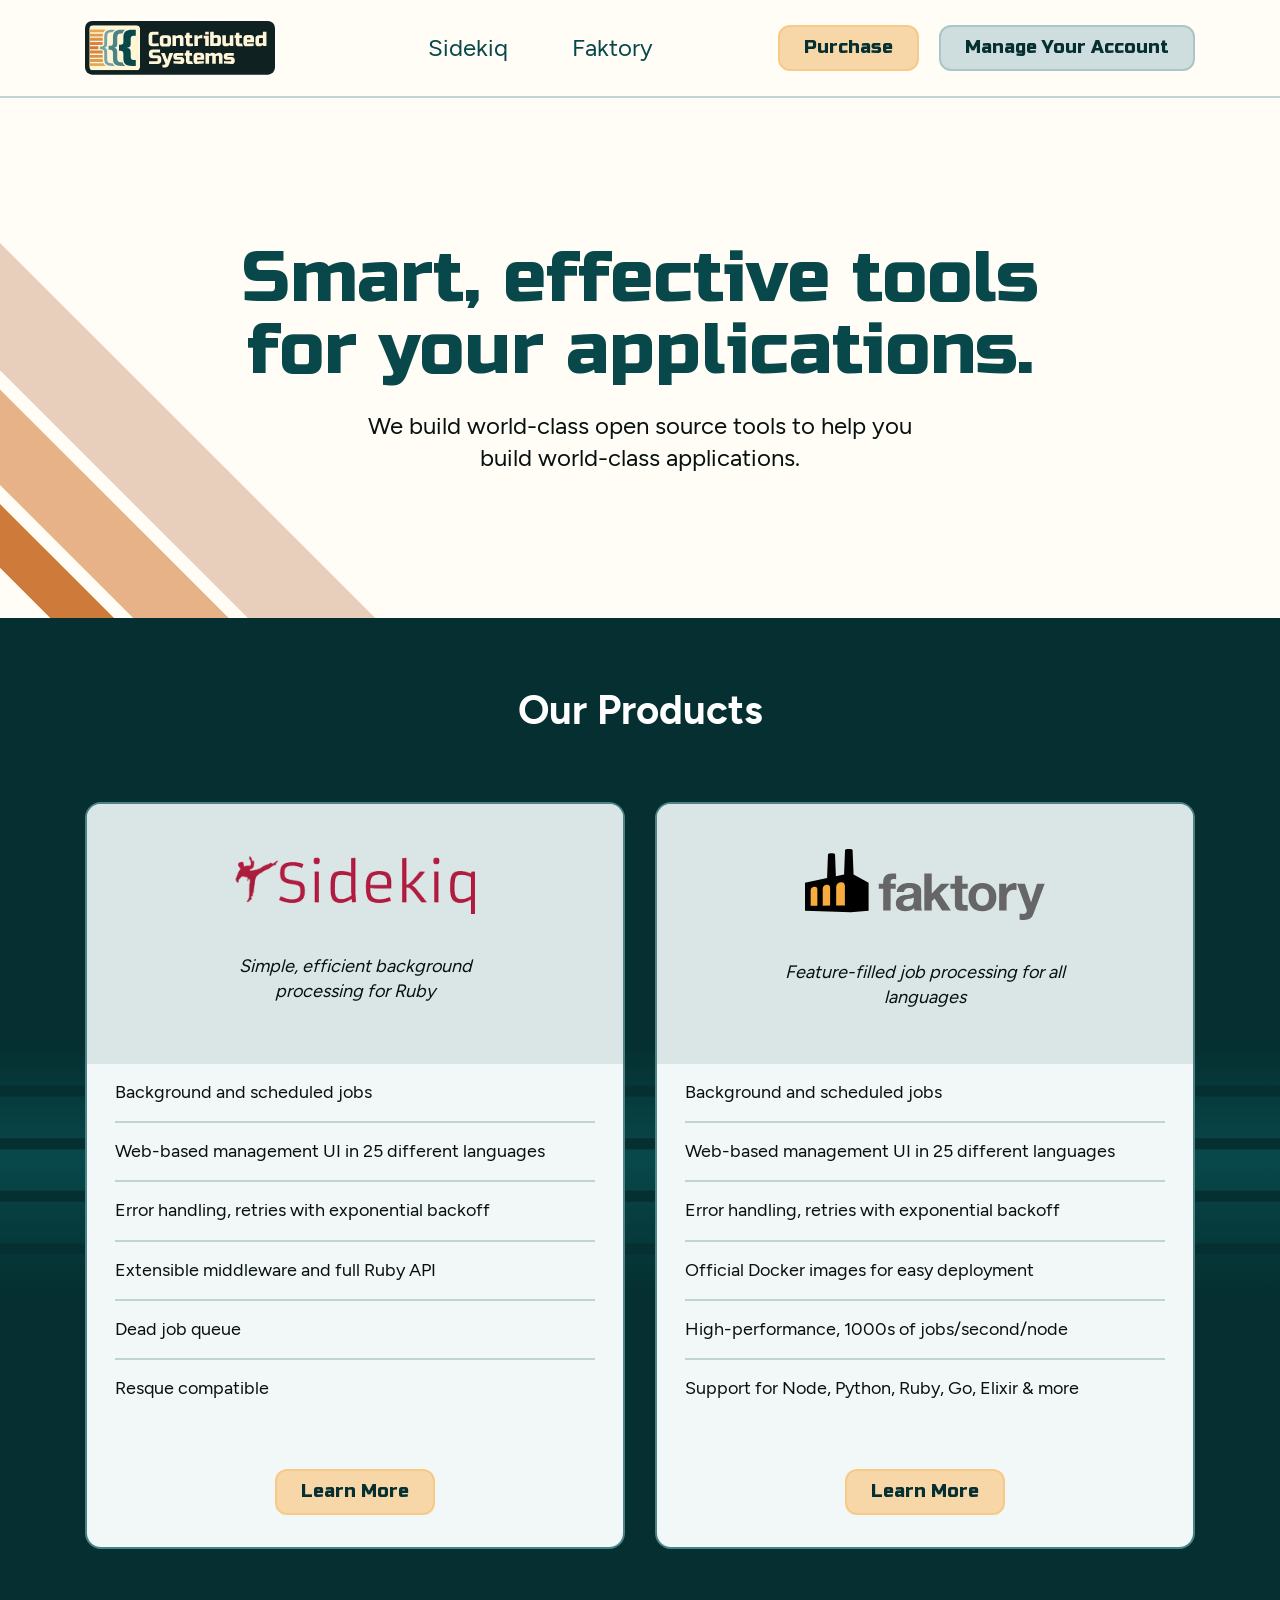
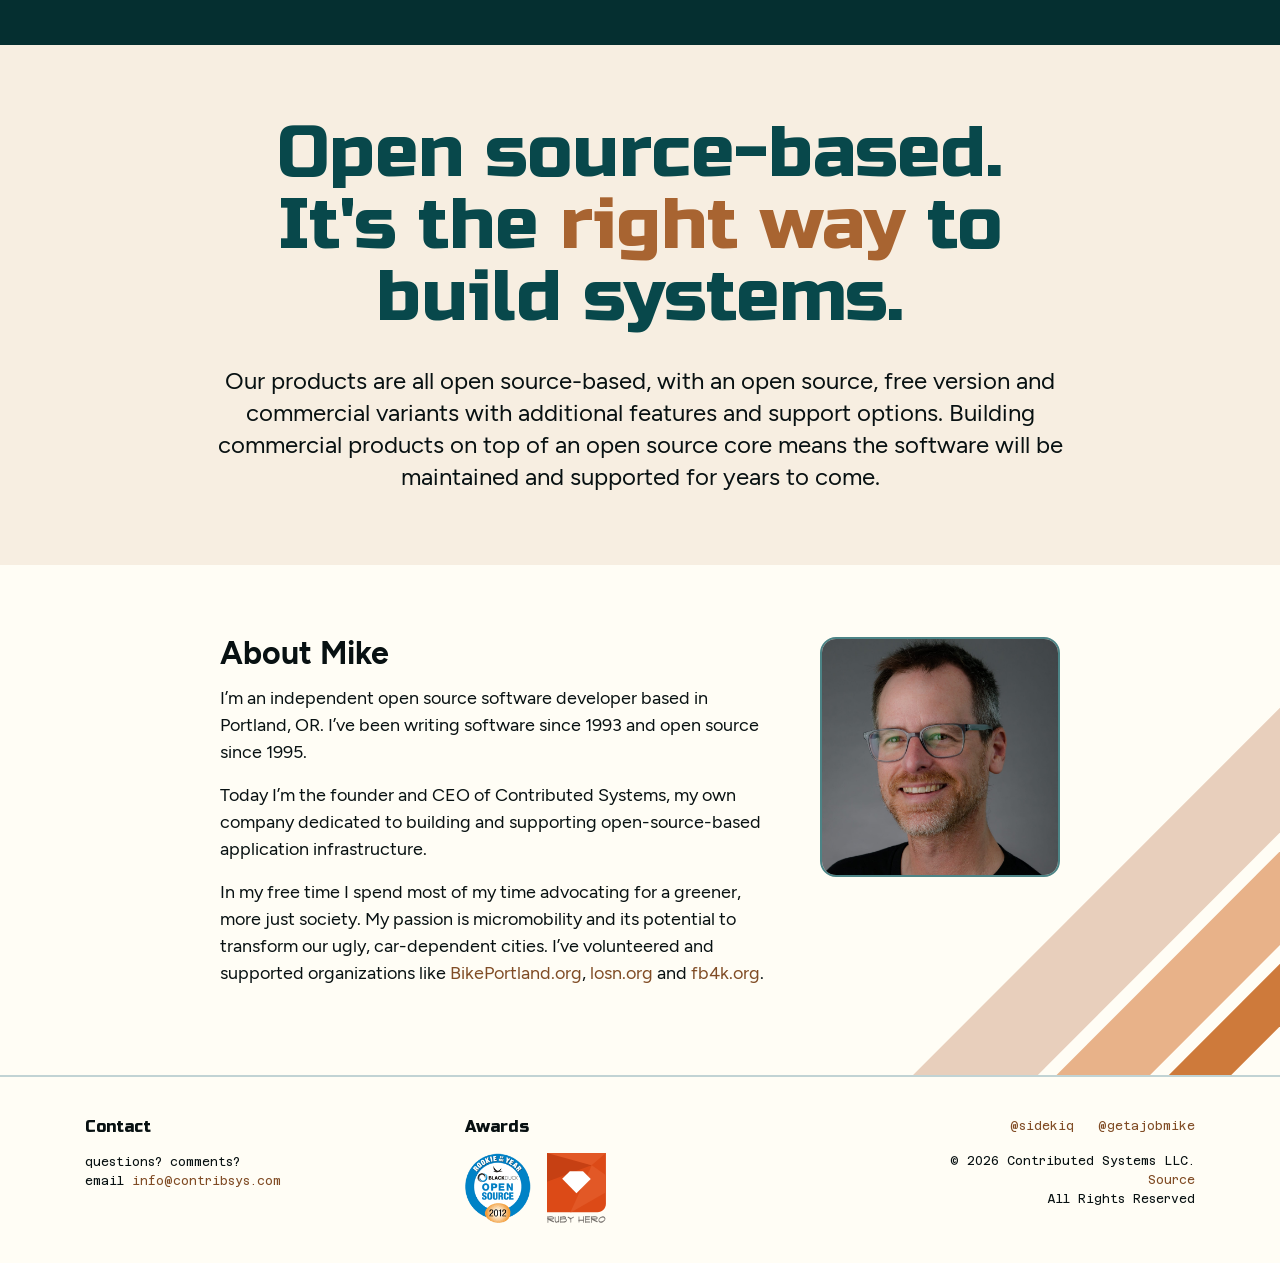
==== index.html @ 5a3074d0 "Drop Bootstrap + Font Awesome from index.html; preload hero fonts" ====
<!doctype html>
<html lang="en">
  <head>
    <meta charset="utf-8">
    <title>Contributed Systems</title>
    <meta name="description" content="Contributed Systems provides open source and commercial background job systems for ruby, go, python, elixir and javascript business applications">
    <meta name="viewport" content="width=device-width, initial-scale=1">
    <link rel="icon" type="image/svg+xml" href="/favicon.svg">
    <link rel="preload" href="fonts/RussoOne-Regular.woff2" as="font" type="font/woff2" crossorigin>
    <link rel="preload" href="fonts/Figtree-Regular.woff2" as="font" type="font/woff2" crossorigin>
    <link rel="stylesheet" href="css/base.css">
    <link rel="stylesheet" href="css/fonts.css">
    <link rel="stylesheet" href="css/theme.css">
    <link rel="stylesheet" href="css/components.css">
  </head>
  <body>

    <header class="site-header">
      <div class="container">
        <nav class="navbar navbar-expand-lg">
          <a class="navbar-brand" href="/">
            <img src="images/contribsys-logo.svg" alt="Contributed Systems" width="190" height="54">
          </a>
          <button class="navbar-toggler" type="button" data-toggle="collapse" data-target="#primaryNav" aria-controls="primaryNav" aria-expanded="false" aria-label="Toggle navigation">
            <span class="navbar-toggler-icon"></span>
          </button>
          <div class="collapse navbar-collapse" id="primaryNav">
            <ul class="navbar-nav mx-auto site-nav">
              <li class="nav-item"><a class="nav-link" href="http://sidekiq.org">Sidekiq</a></li>
              <li class="nav-item"><a class="nav-link" href="faktory/">Faktory</a></li>
            </ul>
            <ul class="navbar-nav site-nav-cta">
              <li class="nav-item"><a class="nav-link btn-pill btn-pill--accent" href="https://billing.contribsys.com/">Purchase</a></li>
              <li class="nav-item"><a class="nav-link btn-pill btn-pill--primary" href="https://billing.contribsys.com/">Manage Your Account</a></li>
            </ul>
          </div>
        </nav>
      </div>
    </header>

    <section class="hero">
      <div class="orange__stripes orange__stripes--left" aria-hidden="true"></div>
      <div class="container hero__inner">
        <h1 class="hero__title">Smart, effective tools for your applications.</h1>
        <p class="hero__lead">We build world-class open source tools to help you build world-class applications.</p>
      </div>
    </section>

    <section class="mint-band products-band">
      <div class="container">
        <h2 class="products-band__title">Our Products</h2>
        <div class="row product-row">

          <div class="col-md-6 mb-4">
            <article class="card-panel product-card">
              <header class="card-panel__header product-card__header">
                <a href="http://sidekiq.org" class="product-card__logo">
                  <img src="images/logo-sidekiq.png" alt="Sidekiq">
                </a>
                <p class="product-card__tagline">Simple, efficient background processing for Ruby</p>
              </header>
              <ul class="card-panel__list">
                <li>Background and scheduled jobs</li>
                <li>Web-based management UI in 25 different languages</li>
                <li>Error handling, retries with exponential backoff</li>
                <li>Extensible middleware and full Ruby API</li>
                <li>Dead job queue</li>
                <li>Resque compatible</li>
              </ul>
              <footer class="card-panel__footer">
                <a class="btn-pill btn-pill--accent" href="http://sidekiq.org">Learn More</a>
              </footer>
            </article>
          </div>

          <div class="col-md-6 mb-4">
            <article class="card-panel product-card">
              <header class="card-panel__header product-card__header">
                <a href="faktory/" class="product-card__logo">
                  <img src="images/faktory-logo.svg" alt="Faktory">
                </a>
                <p class="product-card__tagline">Feature-filled job processing for all languages</p>
              </header>
              <ul class="card-panel__list">
                <li>Background and scheduled jobs</li>
                <li>Web-based management UI in 25 different languages</li>
                <li>Error handling, retries with exponential backoff</li>
                <li>Official Docker images for easy deployment</li>
                <li>High-performance, 1000s of jobs/second/node</li>
                <li>Support for Node, Python, Ruby, Go, Elixir &amp; more</li>
              </ul>
              <footer class="card-panel__footer">
                <a class="btn-pill btn-pill--accent" href="faktory/">Learn More</a>
              </footer>
            </article>
          </div>

        </div>
      </div>
    </section>

    <section class="open-source">
      <div class="container">
        <h2 class="open-source__title">
          Open source-based.<br>It's the <span class="accent-orange">right way</span> to build systems.
        </h2>
        <p class="open-source__lead">
          Our products are all open source-based, with an open source, free version and commercial variants with additional features and support options. Building commercial products on top of an open source core means the software will be maintained and supported for years to come.
        </p>
      </div>
    </section>

    <section class="about-mike">
      <div class="orange__stripes orange__stripes--right" aria-hidden="true"></div>
      <div class="container about-mike__inner">
        <div class="about-mike__text">
          <h2 class="about-mike__title">About Mike</h2>
          <p>I&rsquo;m an independent open source software developer based in Portland, OR. I&rsquo;ve been writing software since 1993 and open source since 1995.</p>
          <p>Today I&rsquo;m the founder and CEO of Contributed Systems, my own company dedicated to building and supporting open-source-based application infrastructure.</p>
          <p>In my free time I spend most of my time advocating for a greener, more just society. My passion is micromobility and its potential to transform our ugly, car-dependent cities. I&rsquo;ve volunteered and supported organizations like <a href="https://bikeportland.org">BikePortland.org</a>, <a href="https://losn.org">losn.org</a> and <a href="https://fb4k.org">fb4k.org</a>.</p>
        </div>
        <figure class="about-mike__portrait">
          <img src="images/mike.jpg" class="framed" alt="Mike Perham" width="317" height="318">
        </figure>
      </div>
    </section>

    <footer class="site-footer">
      <div class="container">
        <div class="row site-footer__row">
          <div class="col-md-4 site-footer__col site-footer__contact">
            <h3 class="site-footer__heading">Contact</h3>
            <p>questions? comments?<br>
              email <a href="mailto:info&#64;contribsys.com">info&#64;contribsys.com</a></p>
          </div>
          <div class="col-md-4 site-footer__col site-footer__awards">
            <h3 class="site-footer__heading">Awards</h3>
            <div class="site-footer__badges">
              <a href="https://www.blackducksoftware.com/open-source-rookies/2012-recipients" target="_blank" rel="noopener">
                <img src="images/rookie.png" alt="Rookie of the Year" height="70">
              </a>
              <a href="http://rubyheroes.com" target="_blank" rel="noopener">
                <img src="images/hero-1.svg" alt="Ruby Hero" height="70">
              </a>
            </div>
          </div>
          <div class="col-md-4 site-footer__col site-footer__social">
            <ul class="site-footer__links">
              <li><a rel="me" href="https://ruby.social/@sidekiq">@sidekiq</a></li>
              <li><a rel="me" href="https://ruby.social/@getajobmike">@getajobmike</a></li>
            </ul>
            <p class="site-footer__legal">
              &copy; 2026 Contributed Systems LLC.<br>
              <a href="https://github.com/mperham/contribsys.com">Source</a><br>
              All Rights Reserved
            </p>
          </div>
        </div>
      </div>
    </footer>

    <script>
      document.querySelectorAll(".navbar-toggler[data-target]").forEach((btn) => {
        btn.addEventListener("click", () => {
          const target = document.querySelector(btn.getAttribute("data-target"));
          if (!target) return;
          const open = target.classList.toggle("show");
          btn.setAttribute("aria-expanded", String(open));
        });
      });
    </script>
  </body>
</html>
---- css/base.css ----
/* ==========================================================================
   base.css
   Minimal layout primitives replacing Bootstrap 4.4.1. Ships exactly what
   the site uses: reset, .container, grid (row + col-md-4/6, col-lg-6),
   navbar flex scaffolding, a handful of utilities. Visual styling lives in
   theme.css and components.css.

   Load order: base.css -> fonts.css -> theme.css -> components.css
   ========================================================================== */

/* ---------- Reset ---------- */

*, *::before, *::after {
  box-sizing: border-box;
}

html {
  -webkit-text-size-adjust: 100%;
}

body {
  margin: 0;
}

h1, h2, h3, h4, h5, h6,
p, figure, ul, ol {
  margin: 0;
}

ul, ol {
  padding-left: 0;
}

img, svg {
  max-width: 100%;
  height: auto;
  vertical-align: middle;
}

a {
  background-color: transparent;
}

button {
  font: inherit;
  color: inherit;
  background: none;
  border: 0;
  padding: 0;
  cursor: pointer;
}

table {
  border-collapse: collapse;
}

/* ---------- Container ---------- */

.container {
  width: 100%;
  margin: 0 auto;
  padding: 0 15px;
}

@media (min-width: 576px)  { .container { max-width: 540px;  } }
@media (min-width: 768px)  { .container { max-width: 720px;  } }
@media (min-width: 992px)  { .container { max-width: 960px;  } }
@media (min-width: 1200px) { .container { max-width: 1140px; } }

/* ---------- Grid ---------- */

.row {
  display: flex;
  flex-wrap: wrap;
  margin: 0 -15px;
}

.col-md-4,
.col-md-6,
.col-lg-6 {
  position: relative;
  width: 100%;
  padding: 0 15px;
}

@media (min-width: 768px) {
  .col-md-4 { flex: 0 0 33.333333%; max-width: 33.333333%; }
  .col-md-6 { flex: 0 0 50%;        max-width: 50%;        }
}

@media (min-width: 992px) {
  .col-lg-6 { flex: 0 0 50%; max-width: 50%; }
}

/* ---------- Navbar scaffolding ----------
   Flex plumbing only. Visual styling of nav items, toggler icon, and the
   open/close transition lives in components.css under .site-header. */

.navbar {
  position: relative;
  display: flex;
  flex-wrap: wrap;
  align-items: center;
  justify-content: space-between;
}

.navbar-brand {
  display: inline-block;
  padding-top: .3125rem;
  padding-bottom: .3125rem;
  margin-right: 1rem;
  font-size: 1.25rem;
  line-height: inherit;
  white-space: nowrap;
}

.navbar-nav {
  display: flex;
  flex-direction: column;
  padding-left: 0;
  margin-bottom: 0;
  list-style: none;
}

.navbar-toggler {
  padding: .25rem .75rem;
  font-size: 1.25rem;
  line-height: 1;
  background-color: transparent;
  border: 1px solid transparent;
  border-radius: .25rem;
}

.navbar-collapse {
  flex-basis: 100%;
  flex-grow: 1;
  align-items: center;
  display: none;
}

.navbar-collapse.show {
  display: block;
}

@media (min-width: 992px) {
  .navbar-expand-lg {
    flex-flow: row nowrap;
    justify-content: flex-start;
  }
  .navbar-expand-lg .navbar-nav {
    flex-direction: row;
  }
  .navbar-expand-lg .navbar-collapse {
    display: flex !important;
    flex-basis: auto;
  }
  .navbar-expand-lg .navbar-toggler {
    display: none;
  }
}

/* ---------- Utilities ---------- */

.mx-auto           { margin-right: auto !important; margin-left: auto !important; }
.mb-4              { margin-bottom: 1.5rem !important; }
.align-items-center { align-items: center !important; }

.sr-only {
  position: absolute;
  width: 1px;
  height: 1px;
  padding: 0;
  margin: -1px;
  overflow: hidden;
  clip: rect(0, 0, 0, 0);
  white-space: nowrap;
  border: 0;
}
---- css/fonts.css ----
@font-face {
  font-family: "Russo One";
  font-style: normal;
  font-weight: 400;
  font-display: swap;
  src: url("../fonts/RussoOne-Regular.woff2") format("woff2");
}

@font-face {
  font-family: "Figtree";
  font-style: normal;
  font-weight: 400;
  font-display: swap;
  src: url("../fonts/Figtree-Regular.woff2") format("woff2");
}

@font-face {
  font-family: "Figtree";
  font-style: normal;
  font-weight: 600;
  font-display: swap;
  src: url("../fonts/Figtree-SemiBold.woff2") format("woff2");
}

@font-face {
  font-family: "Figtree";
  font-style: normal;
  font-weight: 700;
  font-display: swap;
  src: url("../fonts/Figtree-Bold.woff2") format("woff2");
}

@font-face {
  font-family: "Azeret Mono";
  font-style: normal;
  font-weight: 400;
  font-display: swap;
  src: url("../fonts/AzeretMono-Regular.woff2") format("woff2");
}
---- css/theme.css ----
/* ==========================================================================
   theme.css
   Design tokens + base element styling extracted from the Figma design system
   (Contributed Systems Redesign). Layered on top of Bootstrap 4.4.1.

   Load order: bootstrap.css → theme.css → components.css

   Scale suffix convention (Tailwind style):
     sm, md, lg, xl, 2xl, 3xl, 4xl, 5xl, 6xl

   Breakpoints (hardcoded in @media since CSS custom properties cannot be
   consumed by media queries):
     Tablet = <992px (Bootstrap lg)
     Mobile = <768px (Bootstrap md)
   ========================================================================== */

:root {
  /* ============ PRIMITIVES — raw ramps from Figma (1:1) ============ */

  /* Cool Mint — primary brand (dark teal used for inverted bands) */
  --cool-mint-50:  #f2f7f7;
  --cool-mint-100: #dae5e5;
  --cool-mint-200: #ceddde;
  --cool-mint-300: #c1d3d4;
  --cool-mint-400: #adc5c7;
  --cool-mint-500: #9bbbbd;
  --cool-mint-600: #78a3a5;
  --cool-mint-700: #4c8486;
  --cool-mint-800: #08484b;
  --cool-mint-900: #052f30;
  --cool-mint-950: #102122;

  /* Dusty Orange — accent */
  --dusty-orange-50:  #f2ede9;
  --dusty-orange-100: #ebddd3;
  --dusty-orange-200: #e8cfbc;
  --dusty-orange-300: #e8c0a2;
  --dusty-orange-400: #e8b289;
  --dusty-orange-500: #de9864;
  --dusty-orange-600: #ce7a3b;
  --dusty-orange-700: #a86431;
  --dusty-orange-800: #804c25;
  --dusty-orange-900: #4a2c15;
  --dusty-orange-950: #2e1b0d;

  /* Soft Apricot — highlights / pills */
  --soft-apricot-50:  #f7eee1;
  --soft-apricot-100: #f7e3c6;
  --soft-apricot-200: #f7d7a8;
  --soft-apricot-300: #f7ca88;
  --soft-apricot-400: #f2bb6b;
  --soft-apricot-500: #e6ac57;
  --soft-apricot-600: #cf9a4c;
  --soft-apricot-700: #ab7f3f;
  --soft-apricot-800: #826130;
  --soft-apricot-900: #543f1f;
  --soft-apricot-950: #402f18;

  /* Faded Lemon — soft page backgrounds */
  --faded-lemon-50:  #fffdf5;
  --faded-lemon-100: #fff6d7;
  --faded-lemon-200: #f0e5bd;
  --faded-lemon-300: #e5d7a1;
  --faded-lemon-400: #d6c78d;
  --faded-lemon-500: #c7b777;
  --faded-lemon-600: #b2a262;
  --faded-lemon-700: #9c8b4b;
  --faded-lemon-800: #85753a;
  --faded-lemon-900: #635726;
  --faded-lemon-950: #453c1a;

  /* Taupe Neutral */
  --taupe-50:  #faf7f5;
  --taupe-100: #e8e5e3;
  --taupe-200: #d9d6d4;
  --taupe-300: #cfccca;
  --taupe-400: #c4c0bc;
  --taupe-500: #b8b3b0;
  --taupe-600: #a69f9a;
  --taupe-700: #8f8782;
  --taupe-800: #736c66;
  --taupe-900: #5c544f;
  --taupe-950: #453e38;

  /* Cool Grey — UI greys */
  --cool-grey-25:  #ffffff;
  --cool-grey-50:  #f7f7f7;
  --cool-grey-100: #e6e6e6;
  --cool-grey-200: #dedede;
  --cool-grey-300: #d4d4d4;
  --cool-grey-400: #c7c7c7;
  --cool-grey-500: #bdbdbd;
  --cool-grey-600: #a5a5a5;
  --cool-grey-700: #868686;
  --cool-grey-800: #4b4b4b;
  --cool-grey-900: #303030;
  --cool-grey-950: #081112;

  /* ============ TYPE FAMILIES ============ */
  --font-heading:    "Russo One", system-ui, sans-serif;
  --font-subheading: "Figtree", system-ui, sans-serif;
  --font-body:       "Figtree", system-ui, sans-serif;
  --font-details:    "Azeret Mono", ui-monospace, SFMono-Regular, Menlo, monospace;

  /* Type sizes — Desktop values; overridden at Mobile below */
  --size-xs:  12px;
  --size-sm:  14px;
  --size-md:  16px;
  --size-lg:  18px;
  --size-xl:  24px;
  --size-2xl: 32px;
  --size-3xl: 40px;
  --size-4xl: 72px;
  --size-5xl: 80px;

  /* Spacing — Desktop; overridden at Tablet and Mobile below */
  --space-xs:  8px;
  --space-sm:  10px;
  --space-md:  14px;
  --space-lg:  16px;
  --space-xl:  20px;
  --space-2xl: 24px;
  --space-3xl: 28px;
  --space-4xl: 32px;
  --space-5xl: 40px;
  --space-6xl: 72px;

  /* Radii */
  --radius-sm: 8px;
  --radius-md: 12px;
  --radius-lg: 16px;

  /* ============ SEMANTIC ALIASES ============ */
  --brand-primary: var(--cool-mint-800);
  --brand-accent:  var(--dusty-orange-700);

  --surface-page:   var(--faded-lemon-50);
  --surface-subtle: var(--soft-apricot-50);

  --text-default:    var(--cool-grey-950);
  --text-accent:     var(--cool-mint-900);
  --text-on-inverse: var(--cool-grey-25);
  --text-link:       var(--dusty-orange-800);
  --text-link-hover: var(--dusty-orange-700);

  --border-default: var(--cool-mint-300);
  --border-strong:  var(--cool-mint-700);

  /* ============ TYPE ROLES ============ */
  --type-hero-family:      var(--font-heading);
  --type-hero-size:        var(--size-4xl);
  --type-hero-line-height: 1;
  --type-hero-weight:      400;

  --type-h2-family:      var(--font-subheading);
  --type-h2-size:        var(--size-3xl);
  --type-h2-line-height: 1;
  --type-h2-weight:      700;

  --type-h3-family:      var(--font-subheading);
  --type-h3-size:        var(--size-2xl);
  --type-h3-line-height: 1.25;
  --type-h3-weight:      400;

  --type-body-xl-size:        var(--size-xl);
  --type-body-xl-line-height: 1.333;
}

/* ============ RESPONSIVE OVERRIDES ============ */

@media (max-width: 991.98px) {
  :root {
    --space-xs:  6px;
    --space-sm:  8px;
    --space-md:  10px;
    --space-lg:  14px;
    --space-xl:  16px;
    --space-2xl: 20px;
    --space-3xl: 24px;
    --space-4xl: 28px;
    --space-5xl: 32px;
    --space-6xl: 40px;
  }
}

@media (max-width: 767.98px) {
  :root {
    --size-xs:  10px;
    --size-sm:  12px;
    --size-md:  14px;
    --size-lg:  16px;
    --size-xl:  18px;
    --size-2xl: 24px;
    --size-3xl: 30px;
    --size-4xl: 48px;
    --size-5xl: 72px;

    --space-xs:  4px;
    --space-sm:  6px;
    --space-md:  8px;
    --space-lg:  12px;
    --space-xl:  14px;
    --space-2xl: 16px;
    --space-3xl: 20px;
    --space-4xl: 24px;
    --space-5xl: 28px;
    --space-6xl: 32px;
  }
}

/* ============ BASE ELEMENT STYLES ============ */

body {
  font-family: var(--font-body);
  font-size: var(--size-lg);
  line-height: 1.4;
  color: var(--text-default);
  background-color: var(--surface-page);
}

h1, .h1 {
  font-family: var(--type-hero-family);
  font-size: var(--type-hero-size);
  line-height: var(--type-hero-line-height);
  font-weight: var(--type-hero-weight);
  color: var(--text-default);
}

h2, .h2 {
  font-family: var(--type-h2-family);
  font-size: var(--type-h2-size);
  line-height: var(--type-h2-line-height);
  font-weight: var(--type-h2-weight);
  color: var(--text-default);
}

h3, .h3 {
  font-family: var(--type-h3-family);
  font-size: var(--type-h3-size);
  line-height: var(--type-h3-line-height);
  font-weight: var(--type-h3-weight);
  color: var(--text-default);
}

h4, .h4 { font-family: var(--font-subheading); font-weight: 600; }
h5, .h5 { font-family: var(--font-subheading); font-weight: 600; }
h6, .h6 { font-family: var(--font-subheading); font-weight: 600; }

p, .lead {
  font-family: var(--font-body);
}

.lead {
  font-size: var(--type-body-xl-size);
  line-height: var(--type-body-xl-line-height);
  font-weight: 400;
}

a {
  color: var(--text-link);
  text-decoration: none;
}

a:hover,
a:focus {
  color: var(--text-link-hover);
  text-decoration: underline;
}

code, pre, kbd, samp {
  font-family: var(--font-details);
}
---- css/components.css ----
/* ==========================================================================
   components.css
   Component-level styling layered over Bootstrap 4.4.1 and theme.css tokens.
   ========================================================================== */

/* Content image outline — applied to non-chrome imagery (logos inside
   product/info cards, screenshots, photos, badges) via the .framed
   utility. Logos and fixed-fit marks in site chrome do not get this. */
.framed {
  border: 2px solid var(--border-strong);
}

/* ============ HEADER / NAV ============ */

.site-header {
  padding: var(--space-lg) 0;
  background-color: var(--surface-page);
}

.site-header .navbar {
  padding: 0;
}

.site-header .navbar-brand {
  margin-right: var(--space-3xl);
}

.site-header .navbar-brand img {
  display: block;
  height: 54px;
  width: auto;
}

/* Collapsed nav (below lg breakpoint) right-aligns under the hamburger. */
@media (max-width: 991.98px) {
  .site-header .navbar-collapse {
    text-align: right;
  }

  .site-header .site-nav,
  .site-header .site-nav-cta {
    align-items: flex-end;
  }

  .site-header .site-nav-cta .nav-link.btn-pill {
    align-self: flex-end;
  }

  /* Tighten line-height on plain links so extra half-leading doesn't
     create uneven visual gaps next to the pills (which use 1.2). */
  .site-header .site-nav .nav-link,
  .site-header .site-nav-cta .nav-link:not(.btn-pill) {
    line-height: 1.2;
  }

  /* Even vertical rhythm across both <ul> groups in the stacked menu.
     Intra-group spacing already comes from .site-nav-cta's `gap`. */
  .site-header .site-nav .nav-item + .nav-item,
  .site-header .site-nav + .site-nav-cta {
    margin-top: var(--space-sm);
  }

  /* Ease the hamburger menu open/closed instead of snapping. */
  .site-header .navbar-collapse.collapse:not(.show) {
    display: block;
    max-height: 0;
    opacity: 0;
    overflow: hidden;
  }

  .site-header .navbar-collapse {
    max-height: 500px;
    opacity: 1;
    overflow: hidden;
    transition: max-height 250ms ease-out, opacity 200ms ease-out;
  }

  @media (prefers-reduced-motion: reduce) {
    .site-header .navbar-collapse {
      transition: none;
    }
  }
}

/* Themed hamburger toggler (collapsed nav below lg breakpoint) */
.site-header .navbar-toggler {
  border: 0;
  padding: var(--space-xs) var(--space-sm);
  background-color: transparent;
  cursor: pointer;
}

.site-header .navbar-toggler:focus {
  outline: 0;
  box-shadow: none;
}

.site-header .navbar-toggler:focus-visible {
  outline: 0;
  box-shadow: 0 0 0 3px var(--cool-mint-300);
}

.site-header .navbar-toggler-icon {
  display: block;
  width: 28px;
  height: 2px;
  background-color: var(--cool-mint-800);
  position: relative;
}

.site-header .navbar-toggler-icon::before,
.site-header .navbar-toggler-icon::after {
  content: "";
  position: absolute;
  left: 0;
  width: 28px;
  height: 2px;
  background-color: var(--cool-mint-800);
}

.site-header .navbar-toggler-icon::before { top: -8px; }
.site-header .navbar-toggler-icon::after  { top:  8px; }

.site-nav .nav-link,
.site-nav-cta .nav-link:not(.btn-pill) {
  font-family: var(--font-subheading);
  font-weight: 400;
  font-size: var(--size-xl);
  color: var(--brand-primary);
  padding: var(--space-sm) var(--space-lg);
}

@media (min-width: 992px) {
  .site-nav .nav-link,
  .site-nav-cta .nav-link:not(.btn-pill) {
    margin: var(--space-xs) var(--space-lg);
  }
}

.site-nav-cta .nav-link.btn-pill {
  font-size: var(--size-lg);
  color: var(--cool-mint-900);
  padding: var(--space-sm) var(--space-2xl);
}

.site-nav .nav-link:hover,
.site-nav .nav-link:focus {
  color: var(--text-link-hover);
  text-decoration: underline;
}

.site-nav .nav-link.active {
  color: var(--brand-primary);
  text-decoration: underline;
}

.site-nav-cta {
  gap: var(--space-sm);
}

.site-nav-cta .nav-item + .nav-item {
  margin-left: var(--space-sm);
}

/* ============ PILL BUTTON SYSTEM ============ */

.btn-pill {
  display: inline-block;
  font-family: var(--font-heading);
  font-weight: 400;
  border-radius: var(--radius-md);
  padding: var(--space-sm) var(--space-2xl);
  border: 0;
  line-height: 1.2;
  text-align: center;
  cursor: pointer;
  transition: background-color 0.15s ease, color 0.15s ease;
  text-decoration: none;
}

.btn-pill:hover,
.btn-pill:focus {
  text-decoration: none;
}

.btn-pill--accent {
  background-color: var(--soft-apricot-200);
  color: var(--text-accent);
  border: 2px solid var(--soft-apricot-300);
}

.btn-pill--accent:hover,
.btn-pill--accent:focus {
  background-color: var(--soft-apricot-500);
  color: var(--text-default);
}

.btn-pill--primary {
  background-color: var(--cool-mint-200);
  border: 2px solid var(--cool-mint-400);
  color: var(--cool-mint-900);
}

.btn-pill--primary:hover,
.btn-pill--primary:focus {
  background-color: var(--cool-mint-400);
  color: var(--cool-mint-900);
}

/* ============ HERO ============ */

.hero {
  position: relative;
  background-color: var(--surface-page);
  padding: calc(var(--space-6xl) * 2) 0;
  overflow: hidden;
  text-align: center;
  border-top: 2px solid var(--border-default);
}

.hero__inner {
  position: relative;
  z-index: 2;
}

.hero__title {
  font-family: var(--type-hero-family);
  font-size: var(--type-hero-size);
  line-height: var(--type-hero-line-height);
  font-weight: var(--type-hero-weight);
  color: var(--brand-primary);
  margin-bottom: var(--space-2xl);
  max-width: 18ch;
  margin-left: auto;
  margin-right: auto;
}

.hero__lead {
  font-size: var(--type-body-xl-size);
  line-height: var(--type-body-xl-line-height);
  color: var(--text-default);
  max-width: 40ch;
  margin: 0 auto;
}

/* Diagonal stripe decoration. The SVG scales height-first with its aspect
   ratio preserved, so its natural width after scaling depends on the
   section height. The element is sized to the SVG's aspect ratio so
   nothing clips, and pinned against the outer viewport edge. On narrow
   viewports the stripes can overlap into content area — that's accepted;
   content sits on top via z-index. */
.orange__stripes {
  position: absolute;
  top: 0;
  bottom: 0;
  aspect-ratio: 498 / 604;
  pointer-events: none;
  background-image: url("../images/orange-stripe.svg");
  background-repeat: no-repeat;
  background-size: 100% 100%;
}

.orange__stripes--left {
  left: 0;
}

.orange__stripes--right {
  right: 0;
  transform: scaleX(-1);
}

/* ============ MINT BAND (dark teal section with horizontal stripe decoration) ============
   Shared pattern for any full-width teal band that needs the horizontal
   stripe backdrop. Apply `.mint-band` to any <section>; variant classes
   layer on content-specific styling. */

.mint-band {
  background-color: var(--cool-mint-900);
  background-image: url("../images/mint-horizontal-stripes.svg");
  background-repeat: no-repeat;
  background-position: center 55%;
  background-size: 100% auto;
  padding: var(--space-6xl) 0;
  color: var(--text-on-inverse);
}

/* ============ PRODUCTS BAND ============ */

.products-band__title {
  text-align: center;
  color: var(--text-on-inverse);
  font-family: var(--font-subheading);
  font-weight: 700;
  font-size: var(--size-3xl);
  margin-bottom: var(--space-6xl);
}

/* ============ CARD PANEL (shared base for product-card, info-card, etc.) ============
   A card with a mint body, a slightly darker mint header that goes
   wall-to-wall, a bordered list section, and a footer anchored to the
   bottom. Variant classes layer feature-specific styling on top. */

.card-panel {
  background-color: var(--cool-mint-50);
  border: 2px solid var(--border-strong);
  border-radius: var(--radius-lg);
  height: 100%;
  display: flex;
  flex-direction: column;
  overflow: hidden;
}

.card-panel__header {
  background-color: var(--cool-mint-100);
  padding: var(--space-3xl);
  text-align: center;
}

.card-panel__header h3 {
  font-family: var(--font-subheading);
  font-weight: 700;
  font-size: var(--size-2xl);
  color: var(--text-default);
  margin: 0;
}

.card-panel__body {
  padding: var(--space-3xl);
}

.card-panel__body > p {
  padding-bottom: var(--space-3xl);
}

.card-panel__body > p:last-child {
  padding-bottom: 0;
}

.card-panel__rule {
  border: 0;
  border-top: 2px solid var(--border-default);
  padding: 0 0 var(--space-3xl) 0;
}

.card-panel__list {
  list-style: none;
  margin: 0;
  padding: 0 var(--space-3xl) var(--space-3xl);
}

.card-panel__list li {
  padding: var(--space-lg) 0;
  border-bottom: 2px solid var(--border-default);
  color: var(--text-default);
}

.card-panel__list li:last-child {
  border-bottom: 0;
}

.card-panel__footer {
  text-align: center;
  padding: var(--space-2xl) var(--space-3xl) var(--space-4xl);
  margin-top: auto;
}

/* ============ PRODUCT CARDS — variant of .card-panel ============ */

.product-card__header {
  padding: var(--space-4xl) var(--space-3xl);
  display: flex;
  flex-direction: column;
  justify-content: center;
  min-height: 260px;
}

.product-card__logo {
  display: block;
  margin: 0 auto var(--space-lg);
}

.product-card__logo img {
  max-width: 240px;
  width: 100%;
  height: auto;
}

.product-card__tagline {
  font-style: italic;
  color: var(--text-default);
  line-height: 1.35;
  margin: var(--space-2xl) auto var(--space-sm);
  max-width: 26ch;
}

/* ============ OPEN SOURCE BAND ============ */

.open-source {
  background-color: var(--surface-subtle);
  padding: var(--space-6xl) 0;
  text-align: center;
}

.open-source__title {
  font-family: var(--font-heading);
  font-weight: 400;
  font-size: var(--size-4xl);
  line-height: 1;
  color: var(--brand-primary);
  max-width: 18ch;
  margin: 0 auto var(--space-2xl);
}

@media (max-width: 991.98px) {
  .open-source__title {
    font-size: var(--size-3xl);
  }
}

.accent-orange {
  color: var(--brand-accent);
}

.open-source__lead {
  font-size: var(--size-xl);
  line-height: var(--size-2xl);
  color: var(--text-default);
  max-width: 60ch;
  margin: var(--space-4xl) auto 0;
}

/* ============ ABOUT MIKE ============ */

.about-mike {
  position: relative;
  background-color: var(--surface-page);
  padding: var(--space-6xl) 0;
  overflow: hidden;
}

.about-mike__inner {
  position: relative;
  z-index: 2;
  display: flex;
  gap: var(--space-5xl);
  align-items: flex-start;
  justify-content: center;
  flex-wrap: wrap;
}

.about-mike__text {
  flex: 1 1 420px;
  max-width: 560px;
}

.about-mike__title {
  font-family: var(--font-subheading);
  font-weight: 700;
  font-size: var(--size-2xl);
  color: var(--cool-grey-950);
  margin-bottom: var(--space-lg);
}

.about-mike__text p {
  line-height: 1.5;
  color: var(--text-default);
  margin-bottom: var(--space-lg);
}

.about-mike__portrait {
  flex: 0 0 auto;
  margin: 0;
}

.about-mike__portrait img {
  width: 240px;
  height: 240px;
  border-radius: var(--radius-lg);
  object-fit: cover;
  display: block;
}

/* ============ FOOTER ============ */

.site-footer {
  background-color: var(--surface-page);
  color: var(--text-default);
  padding: var(--space-5xl) 0;
  border-top: 2px solid var(--border-default);
}

.site-footer .site-footer__row {
  align-items: flex-start;
}

.site-footer__heading {
  font-family: var(--font-heading);
  font-weight: 400;
  font-size: var(--size-md);
  margin-bottom: var(--space-lg);
}

.site-footer__col,
.site-footer__col p {
  font-family: var(--font-details);
  font-size: var(--size-xs);
  line-height: 1.6;
  color: var(--text-default);
}

.site-footer__col a {
  color: var(--text-link);
  text-decoration: none;
}

.site-footer__col a:hover {
  color: var(--text-link-hover);
  text-decoration: underline;
}

.site-footer__badges {
  display: flex;
  gap: var(--space-lg);
  align-items: center;
}

.site-footer__badges img {
  height: 70px;
  width: auto;
}

.site-footer__links {
  list-style: none;
  padding: 0;
  margin: 0 0 var(--space-lg);
  text-align: right;
}

.site-footer__links li {
  display: inline-block;
  margin-left: var(--space-lg);
}

.site-footer__social {
  text-align: right;
}

.site-footer__legal {
  font-size: var(--size-xs);
  margin-top: var(--space-lg);
}

/* ============ FAKTORY HERO ============ */

.faktory-hero {
  position: relative;
  background-color: var(--surface-page);
  padding: var(--space-6xl) 0;
  overflow: hidden;
}

.mint__stripes {
  position: absolute;
  top: 0;
  bottom: 0;
  aspect-ratio: 537 / 604;
  pointer-events: none;
  background-image: url("../images/mint-stripe-right.svg");
  background-repeat: no-repeat;
  background-size: 100% 100%;
}

.mint__stripes--right {
  right: 0;
}

.mint__stripes--left {
  left: 0;
  transform: scaleX(-1);
}

.faktory-hero__logo {
  width: 100%;
  max-width: 420px;
  height: auto;
  display: block;
  margin-bottom: var(--space-2xl);
}

.faktory-hero__tagline {
  font-family: var(--font-subheading);
  font-weight: 400;
  font-size: var(--size-lg);
  color: var(--text-default);
  line-height: 1.4;
  max-width: 36ch;
}

.faktory-hero__screenshot {
  text-align: right;
  position: relative;
  z-index: 2;
}

.faktory-hero__ui {
  max-width: 100%;
  height: auto;
  border-radius: var(--radius-lg);
  box-shadow: 0 8px 24px rgba(0, 0, 0, 0.15);
}

/* ============ TESTIMONIALS ============ */

.testimonials {
  padding: var(--space-6xl) 0;
}

.testimonials__grid {
  display: grid;
  grid-template-columns: 1fr;
  gap: var(--space-lg);
  align-items: start;
}

@media (min-width: 992px) {
  .testimonials__grid {
    grid-template-columns: minmax(0, 1fr) minmax(0, 1fr) minmax(225px, auto);
    gap: var(--space-2xl);
  }
}

.testimonials__tweet img {
  max-width: 100%;
  height: auto;
  border-radius: var(--radius-md);
}

.testimonials__eyebrow {
  font-family: var(--font-details);
  line-height: 1.5;
  color: var(--cool-mint-200);
  margin: 0;
  padding: var(--space-lg) 0;
  /* text-align: center; */
  order: -1;
  max-width: none;
  border-left: 2px solid var(--cool-grey-50);
  padding-left: var(--space-2xl);
  margin-bottom: var(--space-2xl);
}

@media (min-width: 992px) {
  .testimonials__eyebrow {
    order: 0;
    max-width: 22ch;
    padding-left: var(--space-md);
    text-align: left;
    margin-bottom: unset;
  }
}

/* ============ COMPARE TABLE ============ */

.compare {
  padding: var(--space-6xl) 0;
}

.compare-table,
.compare-table thead,
.compare-table tbody,
.compare-table tr,
.compare-table th,
.compare-table td,
.compare-table thead th,
.compare-table tbody td {
  border: 0;
}

.compare-table {
  width: 100%;
}

.compare-table thead th {
  background-color: transparent;
  padding: var(--space-lg);
  font-family: var(--font-subheading);
  font-weight: 700;
  font-size: var(--size-2xl);
  color: var(--cool-mint-700);
  text-align: center;
}

.compare-table thead th:first-child {
  text-align: left;
}

.compare-table thead th a {
  color: var(--cool-mint-700);
}

.compare-table tbody td {
  padding: var(--space-lg);
  vertical-align: middle;
  text-align: center;
}

.compare-table tbody td.key,
.compare-table tbody td:first-child {
  text-align: left;
  font-weight: 500;
}

.compare-table tbody tr:nth-of-type(odd) {
  background-color: var(--dusty-orange-50);
}


/* Compare table icons — swap the Font Awesome defaults for bespoke SVGs.
   Paths: images/check.svg (teal-circle check) and images/ban.svg (orange-circle ban).
   Using background-image keeps the icon swappable without changing markup. */
.icon-yes,
.icon-no {
  display: inline-block;
  width: 24px;
  height: 24px;
  vertical-align: middle;
  background-repeat: no-repeat;
  background-position: center;
  background-size: contain;
}

.icon-yes { background-image: url("../images/check.svg"); }
.icon-no  { background-image: url("../images/ban.svg"); }

.compare__cta {
  display: flex;
  justify-content: center;
  gap: var(--space-2xl);
  margin: var(--space-3xl) 0 var(--space-lg);
}

.compare__note {
  text-align: center;
  font-size: var(--size-sm);
}

/* ============ INFO BAND (More Info + Newsletter) ============ */

.info-band {
  position: relative;
  background-color: var(--surface-page);
  padding: var(--space-6xl) 0;
  overflow: hidden;
}

/* ============ INFO CARDS — variant of .card-panel ============ */

.info-card {
  position: relative;
  z-index: 2;
  box-shadow: 0 8px 24px rgba(8, 72, 75, 0.08);
}

.info-card .card-panel__list li {
  padding: var(--space-md) 0;
}

.info-card .card-panel__list a {
  color: var(--text-default);
}

.info-card .card-panel__list a:hover {
  color: var(--brand-accent);
}

.info-card .card-panel__body p {
  line-height: 1.5;
}

.newsletter-form {
  display: flex;
  gap: var(--space-sm);
  align-items: center;
  flex-wrap: wrap;
}

.newsletter-form input[type="email"] {
  flex: 1 1 200px;
  border: 1px solid var(--border-strong);
  border-radius: var(--radius-sm);
  padding: var(--space-sm) var(--space-lg);
  font-family: var(--font-body);
  background-color: var(--surface-page);
}

.newsletter-form input[type="email"]:focus {
  outline: 0;
  border-color: var(--brand-primary);
}

/* ============ RESPONSIVE ============ */

@media (max-width: 767.98px) {
  .orange__stripes {
    opacity: 0.7;
  }

  .mint__stripes {
    width: 50%;
    opacity: 0.6;
  }

  .about-mike__inner {
    flex-direction: column;
    align-items: center;
    text-align: center;
  }

  .about-mike__portrait img {
    width: 200px;
    height: 200px;
  }

  .site-footer .container {
    padding-left: var(--space-6xl);
    padding-right: var(--space-5xl);
  }

  .site-footer__row > .col-md-4 {
    margin-bottom: var(--space-2xl);
  }

  .site-footer__col,
  .site-footer__col p,
  .site-footer__legal {
    font-size: var(--size-sm);
  }

  .site-footer__heading {
    font-size: var(--size-lg);
  }

  .site-footer__links,
  .site-footer__social {
    text-align: left;
  }

  .site-footer__links {
    margin-bottom: var(--space-lg);
  }

  .site-footer__links li {
    margin-left: 0;
    margin-right: var(--space-lg);
  }

  .faktory-hero__screenshot {
    text-align: center;
    margin-top: var(--space-2xl);
  }

  .compare__cta {
    flex-direction: column;
    align-items: stretch;
  }
}
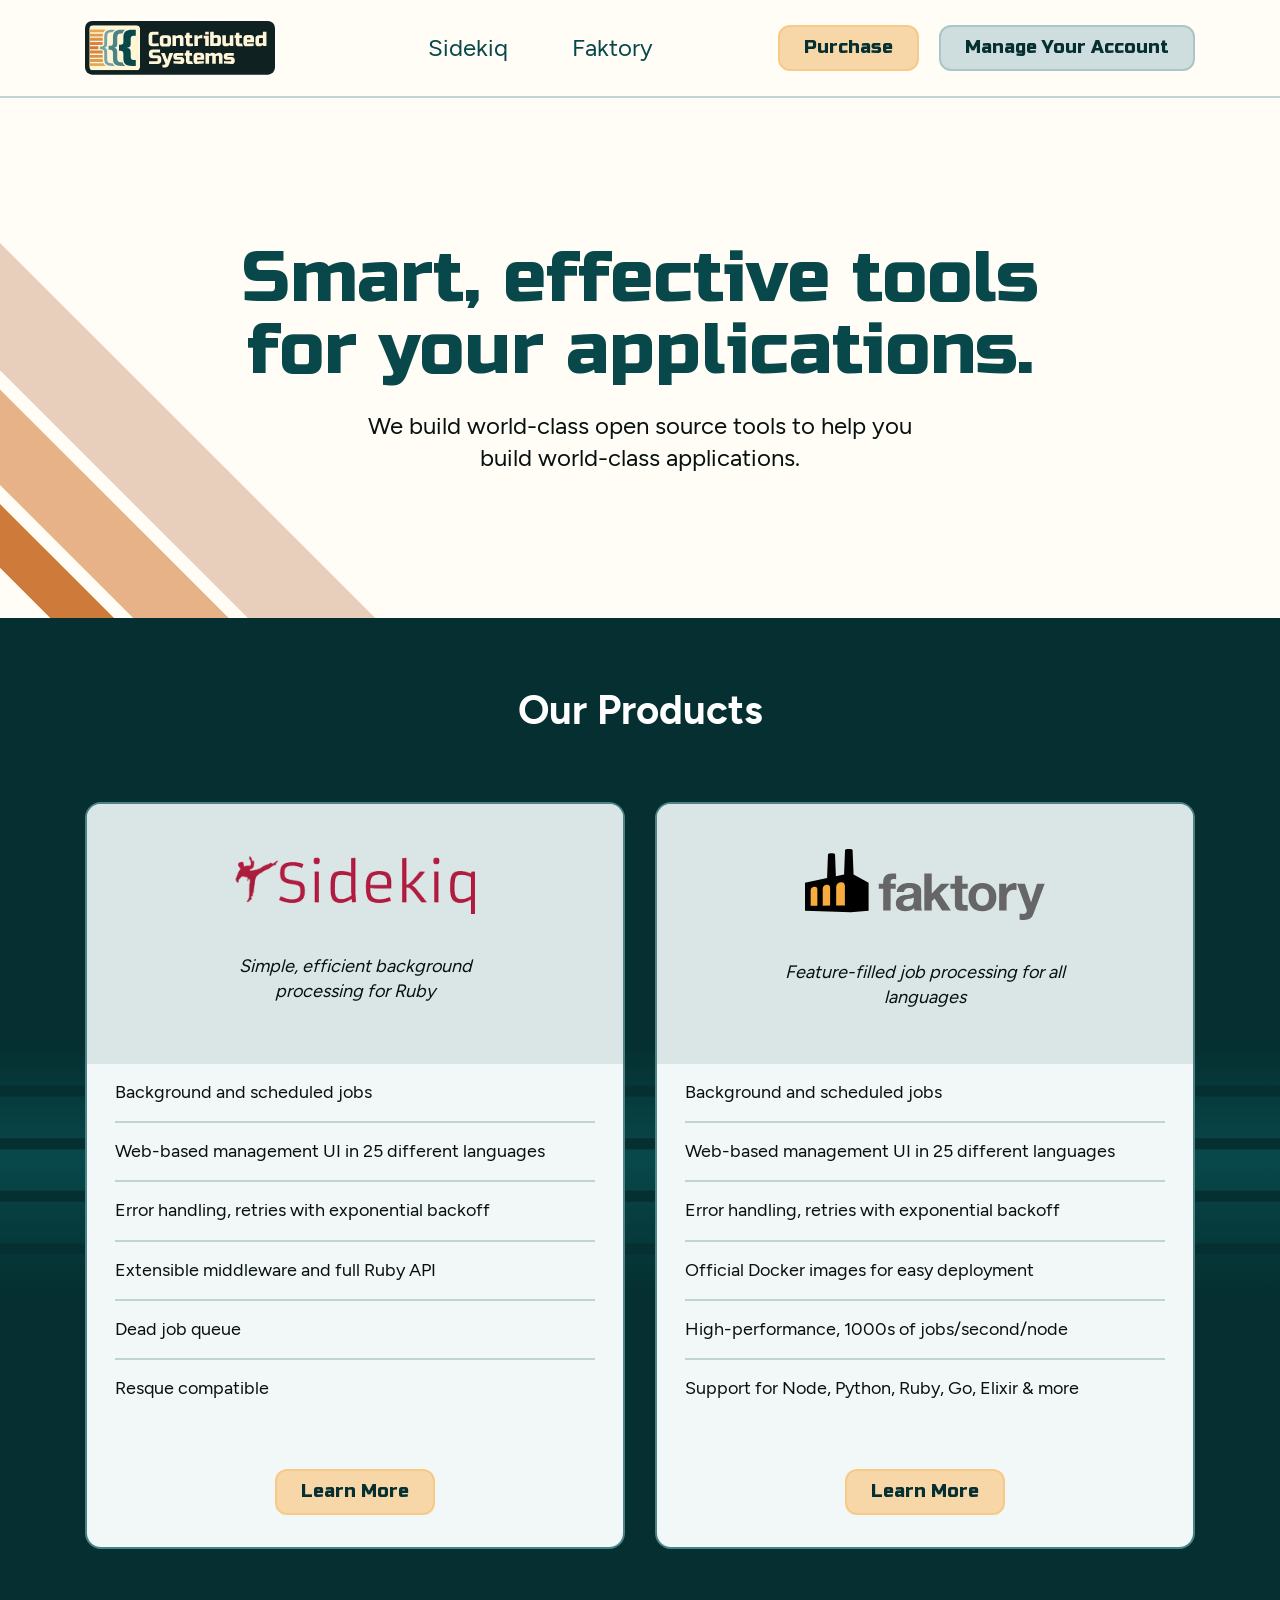
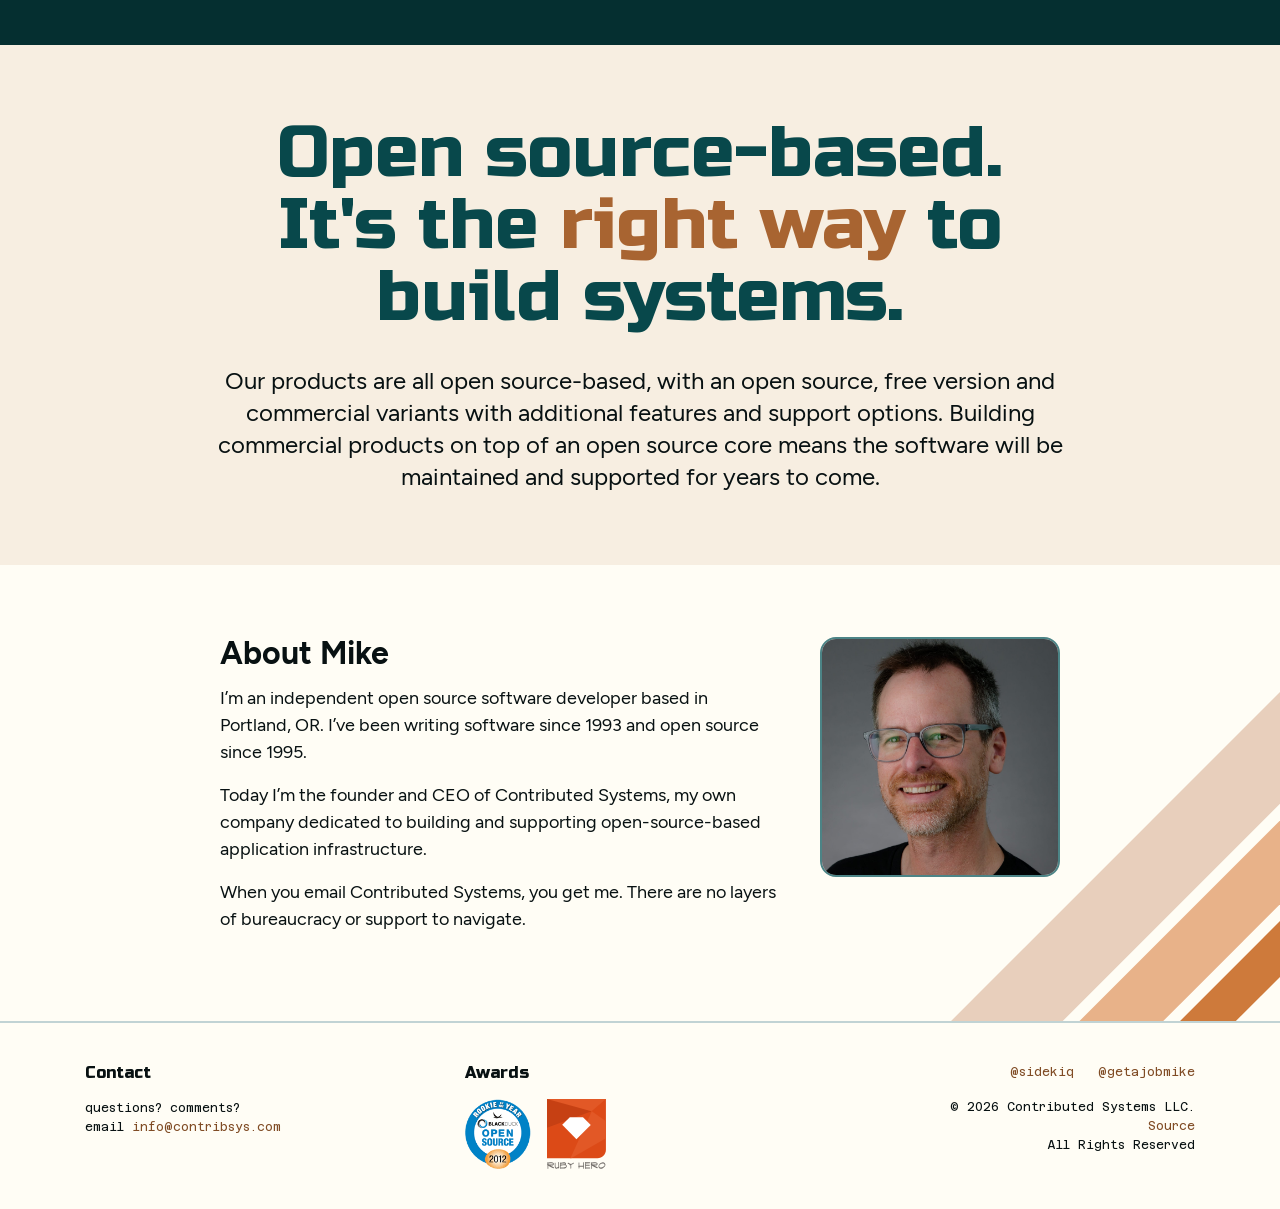
==== commit 6f487003: "Focus on the customer" ====
--- a/index.html
+++ b/index.html
@@ -8,6 +8,7 @@
     <link rel="icon" type="image/svg+xml" href="/favicon.svg">
     <link rel="preload" href="fonts/RussoOne-Regular.woff2" as="font" type="font/woff2" crossorigin>
     <link rel="preload" href="fonts/Figtree-Regular.woff2" as="font" type="font/woff2" crossorigin>
+    <link rel="preload" href="images/orange-stripe.svg" as="image" type="image/svg+xml">
     <link rel="stylesheet" href="css/base.css">
     <link rel="stylesheet" href="css/fonts.css">
     <link rel="stylesheet" href="css/theme.css">
@@ -117,7 +118,7 @@
           <h2 class="about-mike__title">About Mike</h2>
           <p>I&rsquo;m an independent open source software developer based in Portland, OR. I&rsquo;ve been writing software since 1993 and open source since 1995.</p>
           <p>Today I&rsquo;m the founder and CEO of Contributed Systems, my own company dedicated to building and supporting open-source-based application infrastructure.</p>
-          <p>In my free time I spend most of my time advocating for a greener, more just society. My passion is micromobility and its potential to transform our ugly, car-dependent cities. I&rsquo;ve volunteered and supported organizations like <a href="https://bikeportland.org">BikePortland.org</a>, <a href="https://losn.org">losn.org</a> and <a href="https://fb4k.org">fb4k.org</a>.</p>
+          <p>When you email Contributed Systems, you get me. There are no layers of bureaucracy or support to navigate.</p>
         </div>
         <figure class="about-mike__portrait">
           <img src="images/mike.jpg" class="framed" alt="Mike Perham" width="317" height="318">
--- a/css/theme.css
+++ b/css/theme.css
@@ -1,17 +1,17 @@
 /* ==========================================================================
    theme.css
    Design tokens + base element styling extracted from the Figma design system
-   (Contributed Systems Redesign). Layered on top of Bootstrap 4.4.1.
-
-   Load order: bootstrap.css → theme.css → components.css
+   (Contributed Systems Redesign).
+
+   Load order: base.css → fonts.css → theme.css → components.css
 
    Scale suffix convention (Tailwind style):
      sm, md, lg, xl, 2xl, 3xl, 4xl, 5xl, 6xl
 
    Breakpoints (hardcoded in @media since CSS custom properties cannot be
    consumed by media queries):
-     Tablet = <992px (Bootstrap lg)
-     Mobile = <768px (Bootstrap md)
+     Tablet = <992px
+     Mobile = <768px
    ========================================================================== */
 
 :root {
--- a/css/components.css
+++ b/css/components.css
@@ -1,6 +1,6 @@
 /* ==========================================================================
    components.css
-   Component-level styling layered over Bootstrap 4.4.1 and theme.css tokens.
+   Component-level styling layered over theme.css tokens.
    ========================================================================== */
 
 /* Content image outline — applied to non-chrome imagery (logos inside
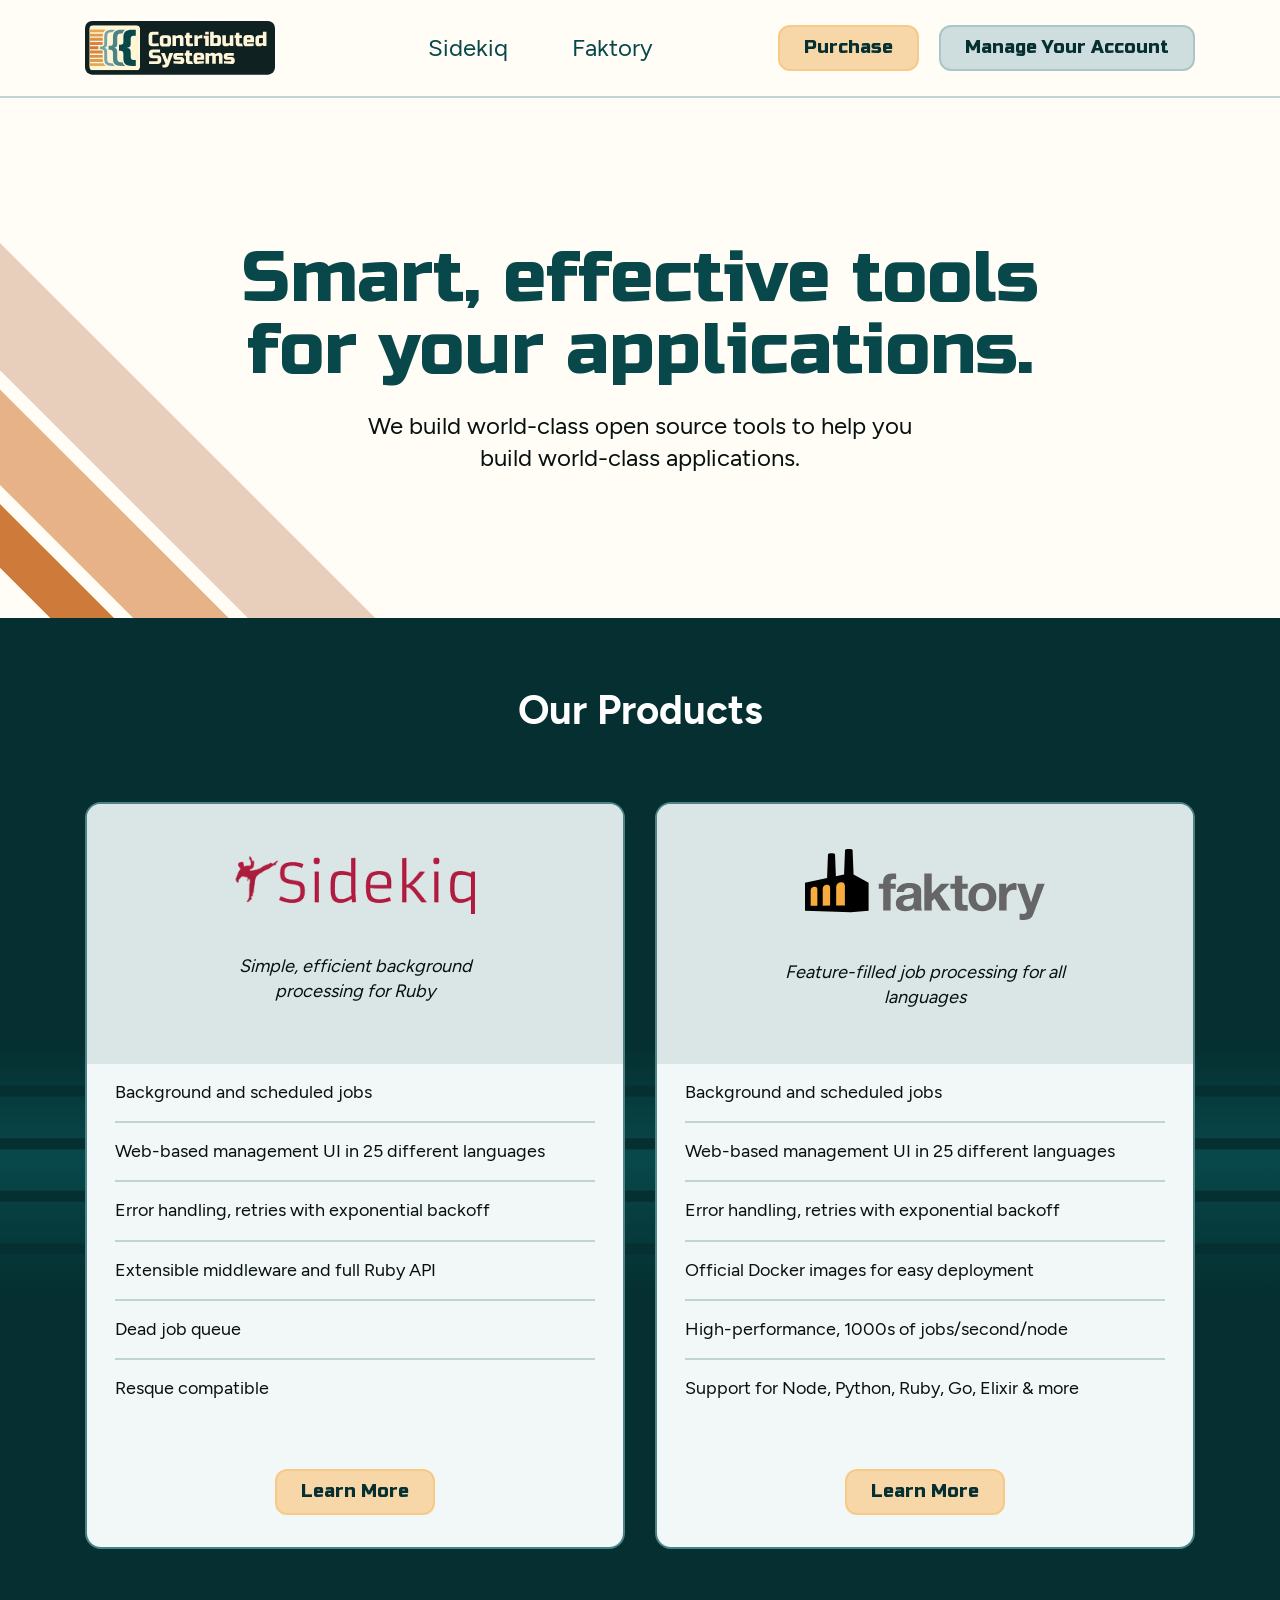
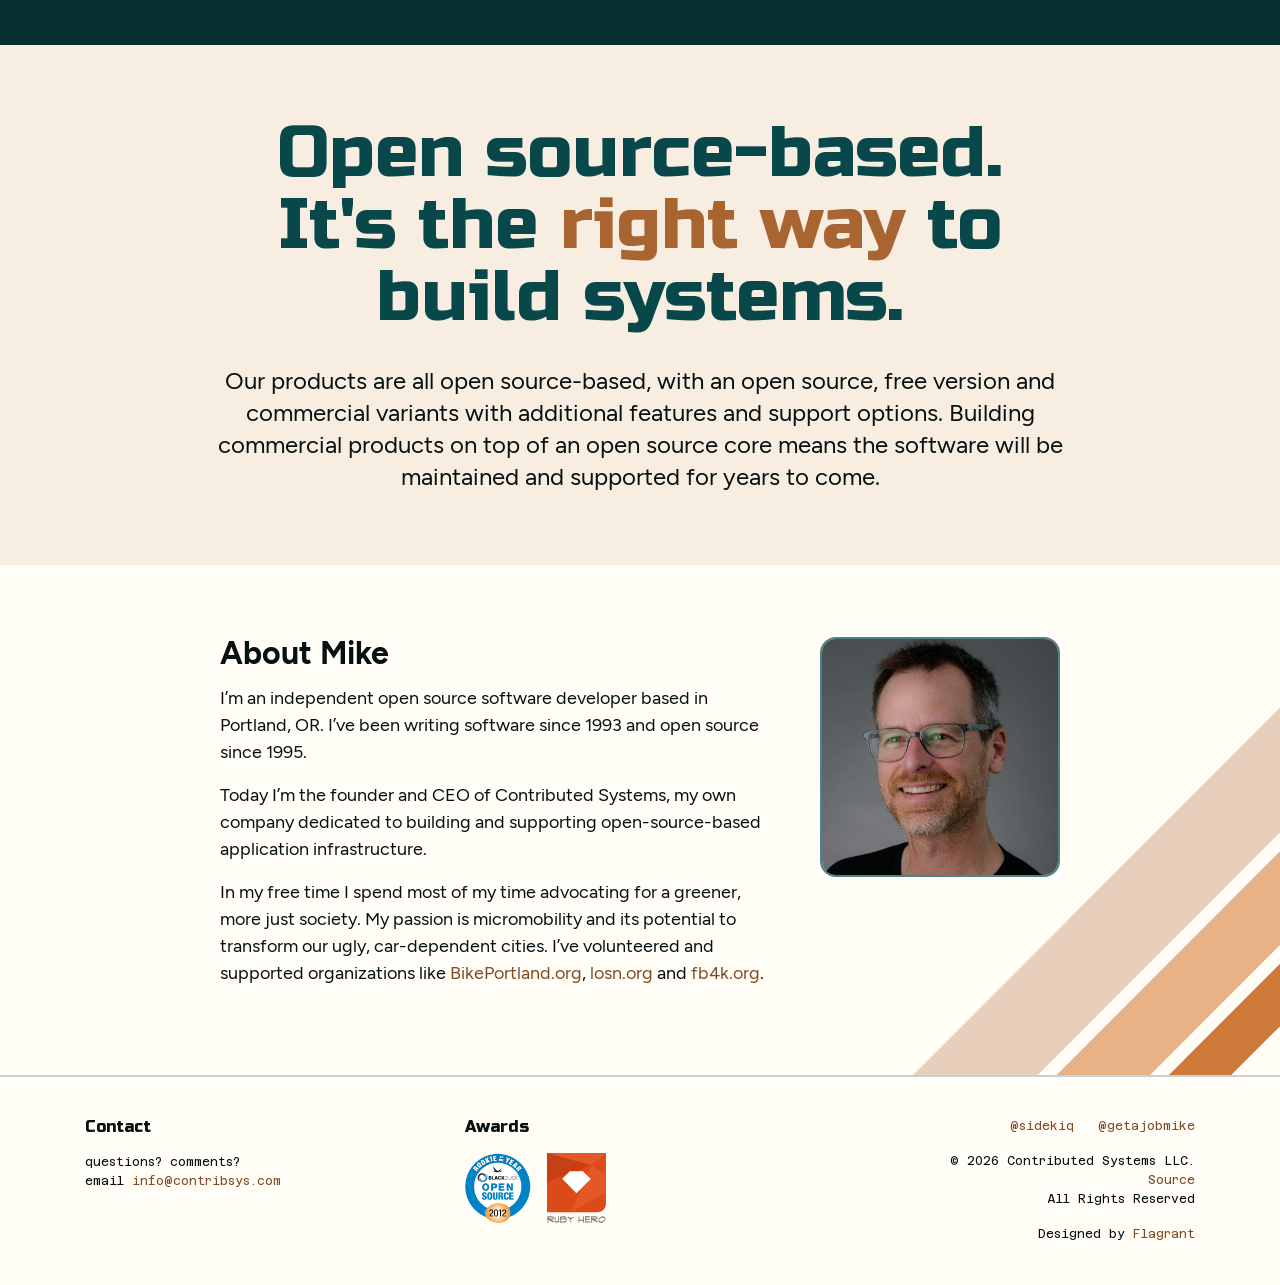
==== commit 740b4268: "Add Flagrant attribution" ====
--- a/index.html
+++ b/index.html
@@ -118,7 +118,7 @@
           <h2 class="about-mike__title">About Mike</h2>
           <p>I&rsquo;m an independent open source software developer based in Portland, OR. I&rsquo;ve been writing software since 1993 and open source since 1995.</p>
           <p>Today I&rsquo;m the founder and CEO of Contributed Systems, my own company dedicated to building and supporting open-source-based application infrastructure.</p>
-          <p>When you email Contributed Systems, you get me. There are no layers of bureaucracy or support to navigate.</p>
+          <p>In my free time I spend most of my time advocating for a greener, more just society. My passion is micromobility and its potential to transform our ugly, car-dependent cities. I&rsquo;ve volunteered and supported organizations like <a href="https://bikeportland.org">BikePortland.org</a>, <a href="https://losn.org">losn.org</a> and <a href="https://fb4k.org">fb4k.org</a>.</p>
         </div>
         <figure class="about-mike__portrait">
           <img src="images/mike.jpg" class="framed" alt="Mike Perham" width="317" height="318">
@@ -155,6 +155,11 @@
               <a href="https://github.com/mperham/contribsys.com">Source</a><br>
               All Rights Reserved
             </p>
+
+            <p class="site-footer__legal">
+              Designed by
+              <a href="https://www.beflagrant.com" target="_blank" rel="noopener">Flagrant</a>
+            </p>
           </div>
         </div>
       </div>
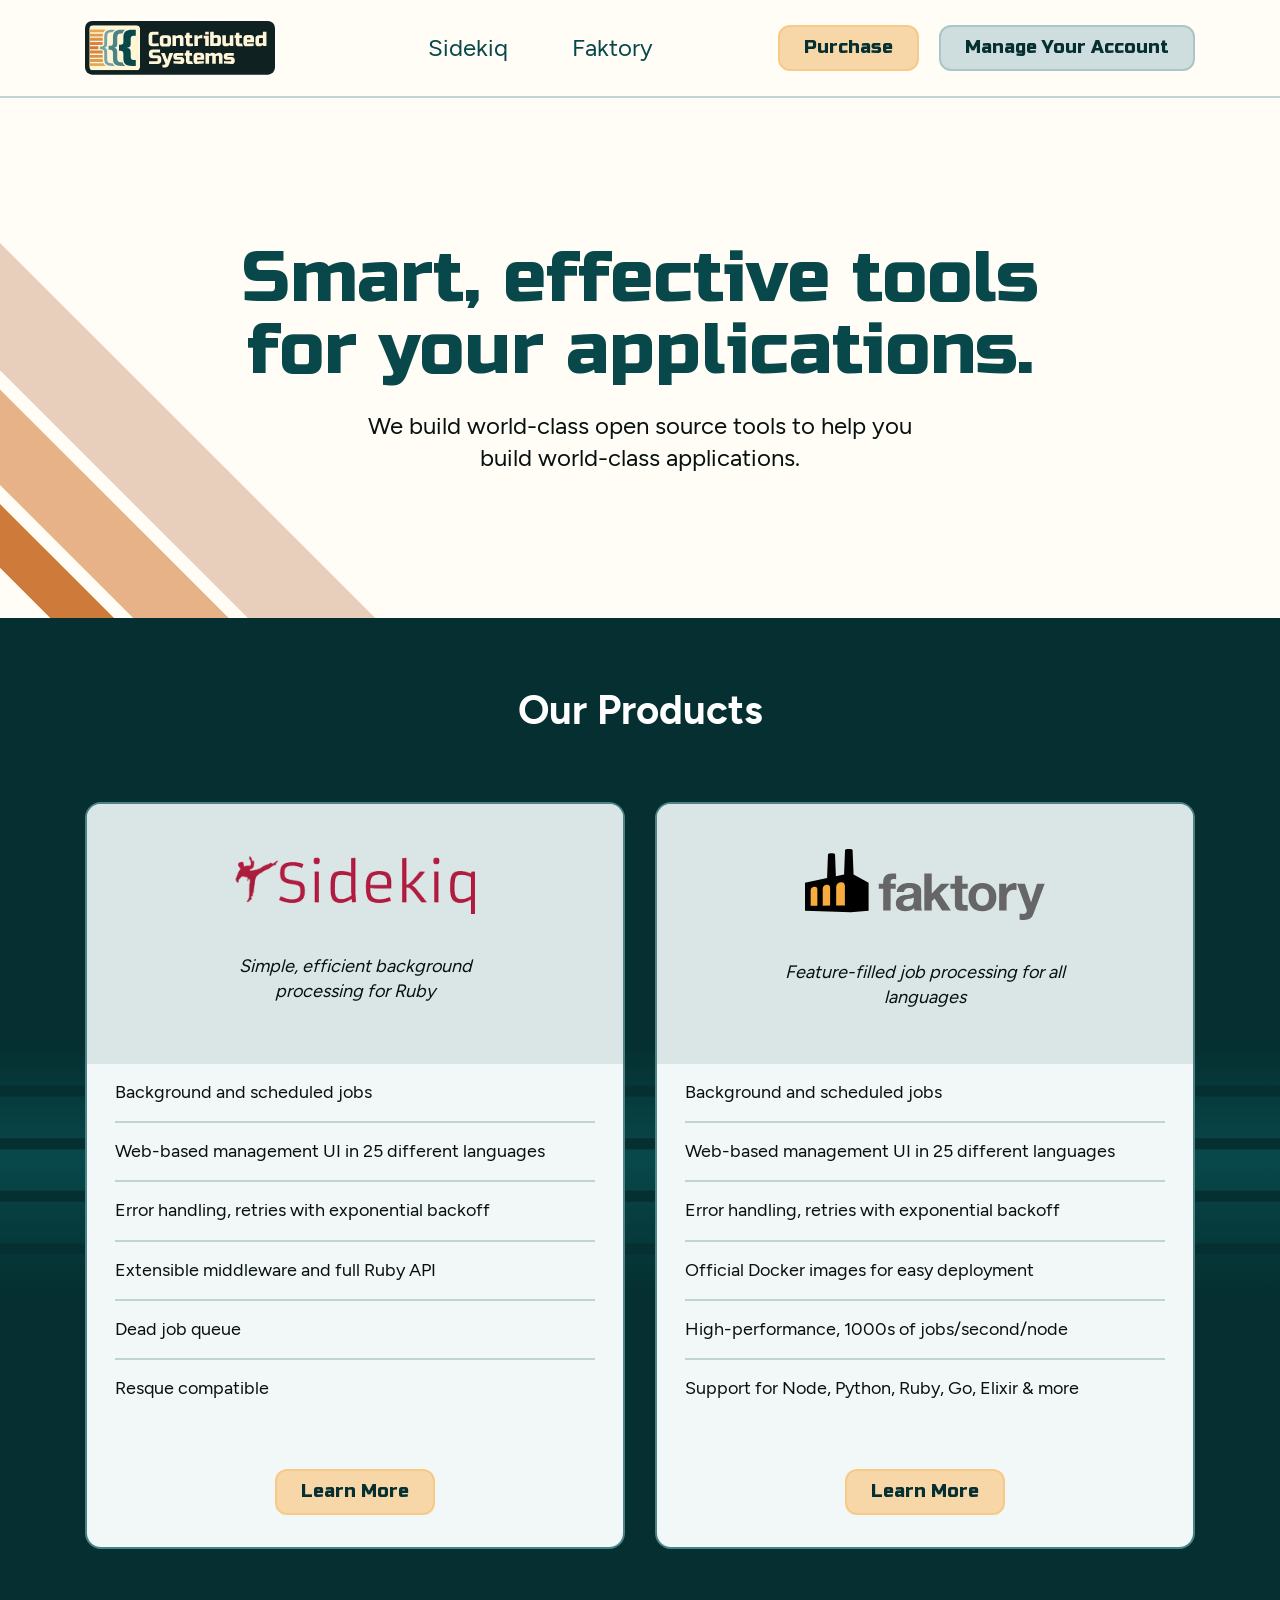
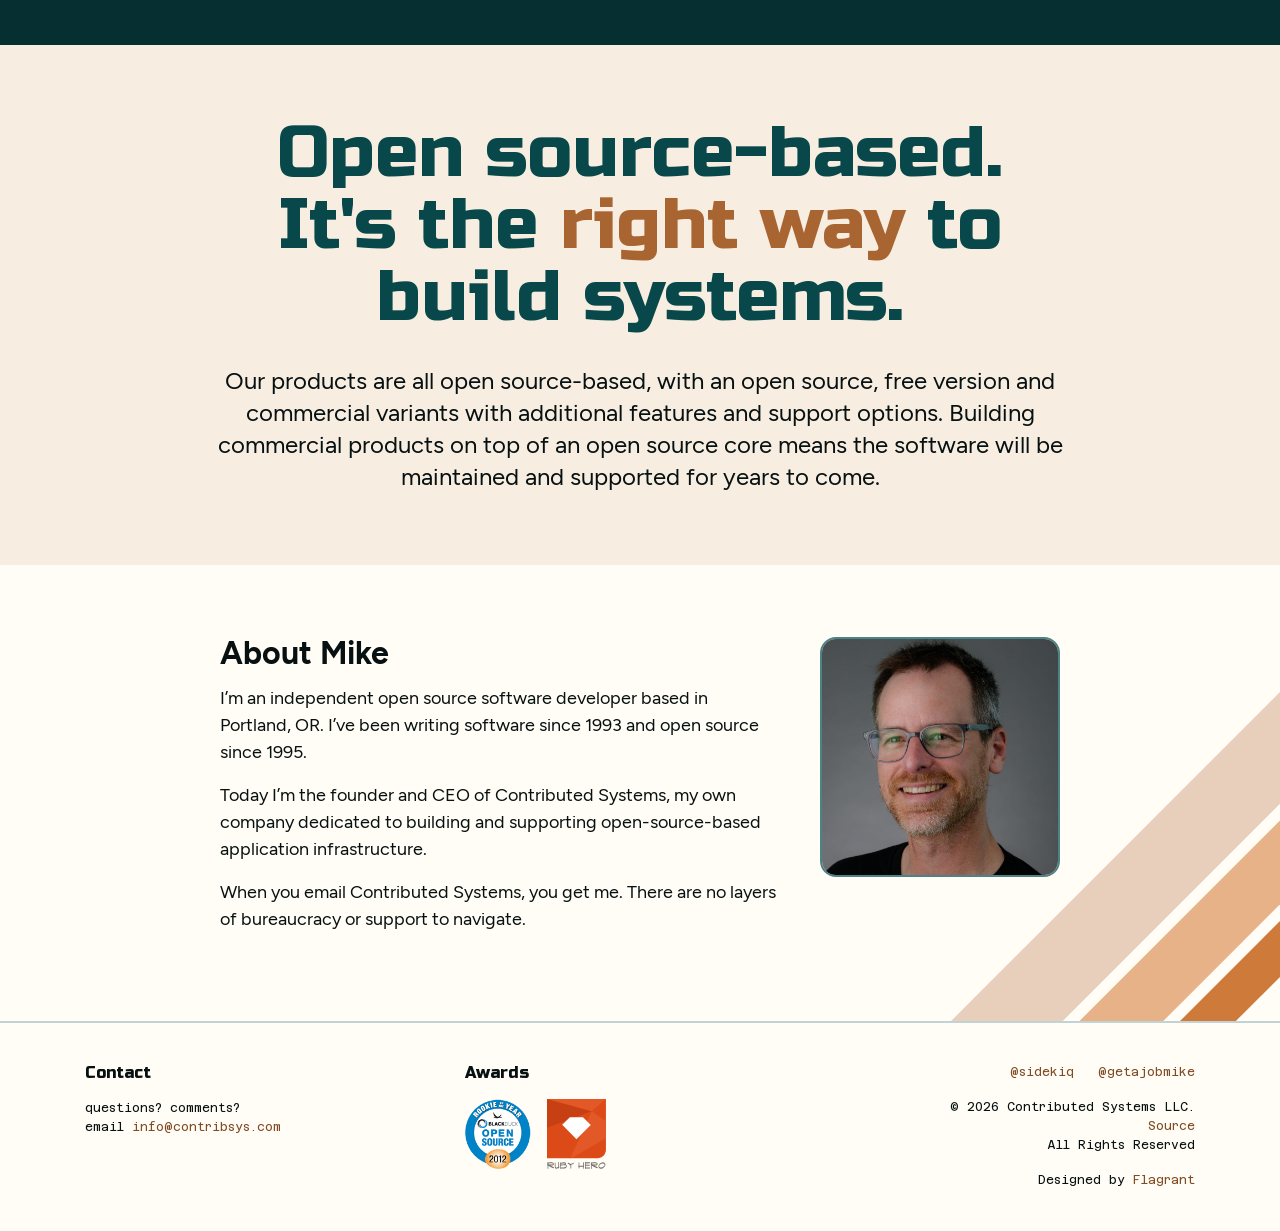
==== commit 79b0cb61: "Merge pull request #6 from beflagrant/attribution" ====
--- a/index.html
+++ b/index.html
@@ -118,7 +118,7 @@
           <h2 class="about-mike__title">About Mike</h2>
           <p>I&rsquo;m an independent open source software developer based in Portland, OR. I&rsquo;ve been writing software since 1993 and open source since 1995.</p>
           <p>Today I&rsquo;m the founder and CEO of Contributed Systems, my own company dedicated to building and supporting open-source-based application infrastructure.</p>
-          <p>In my free time I spend most of my time advocating for a greener, more just society. My passion is micromobility and its potential to transform our ugly, car-dependent cities. I&rsquo;ve volunteered and supported organizations like <a href="https://bikeportland.org">BikePortland.org</a>, <a href="https://losn.org">losn.org</a> and <a href="https://fb4k.org">fb4k.org</a>.</p>
+          <p>When you email Contributed Systems, you get me. There are no layers of bureaucracy or support to navigate.</p>
         </div>
         <figure class="about-mike__portrait">
           <img src="images/mike.jpg" class="framed" alt="Mike Perham" width="317" height="318">
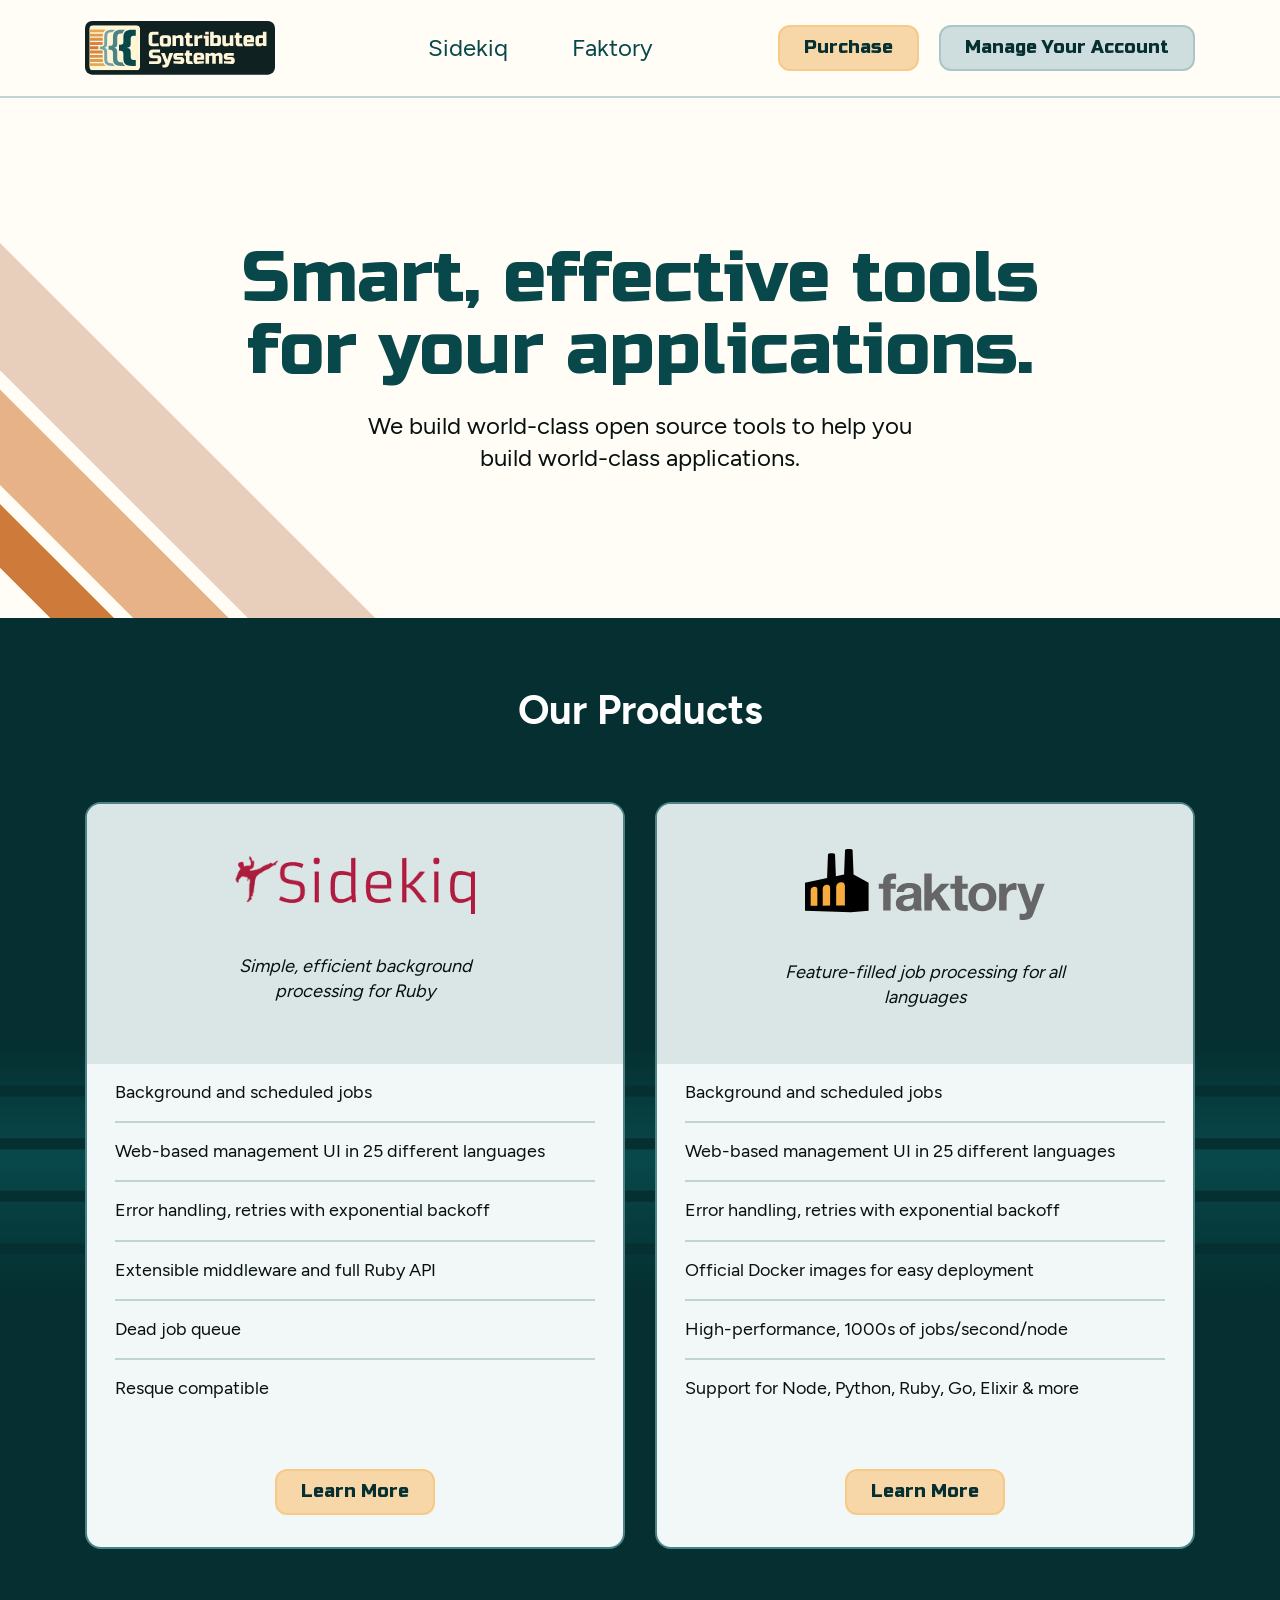
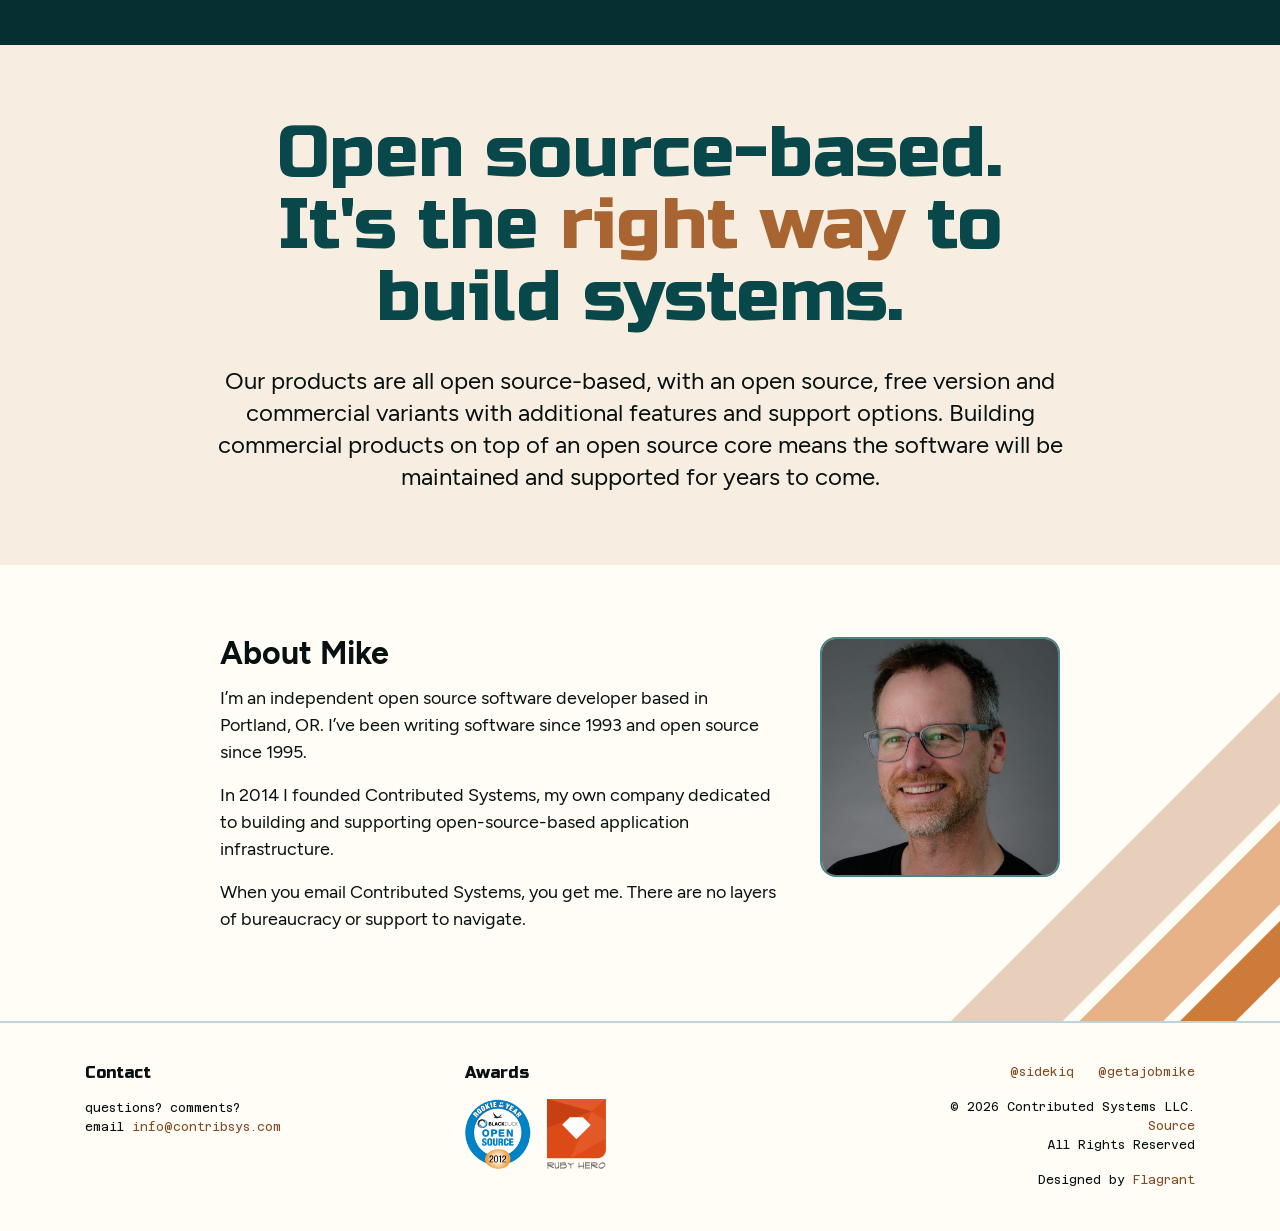
==== commit 61ac8b50: "Tweak text" ====
--- a/index.html
+++ b/index.html
@@ -117,7 +117,7 @@
         <div class="about-mike__text">
           <h2 class="about-mike__title">About Mike</h2>
           <p>I&rsquo;m an independent open source software developer based in Portland, OR. I&rsquo;ve been writing software since 1993 and open source since 1995.</p>
-          <p>Today I&rsquo;m the founder and CEO of Contributed Systems, my own company dedicated to building and supporting open-source-based application infrastructure.</p>
+          <p>In 2014 I founded Contributed Systems, my own company dedicated to building and supporting open-source-based application infrastructure.</p>
           <p>When you email Contributed Systems, you get me. There are no layers of bureaucracy or support to navigate.</p>
         </div>
         <figure class="about-mike__portrait">
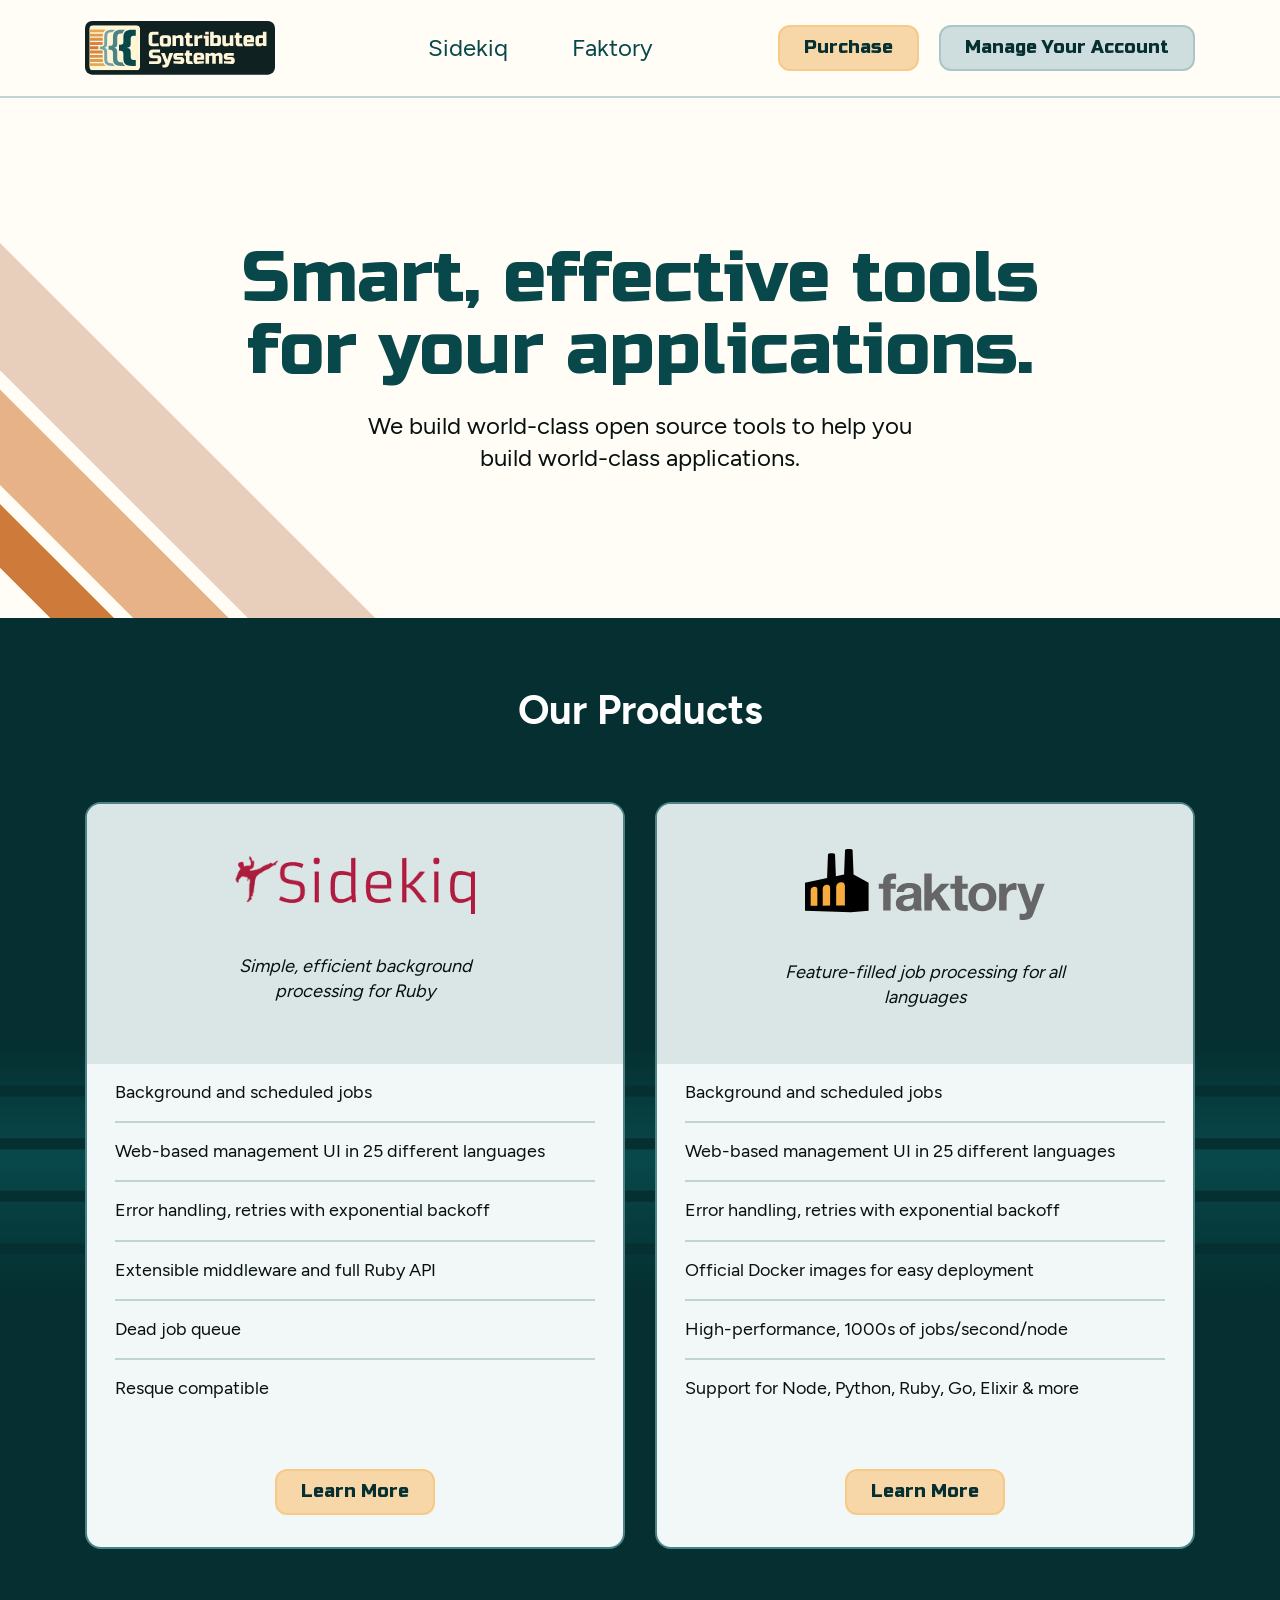
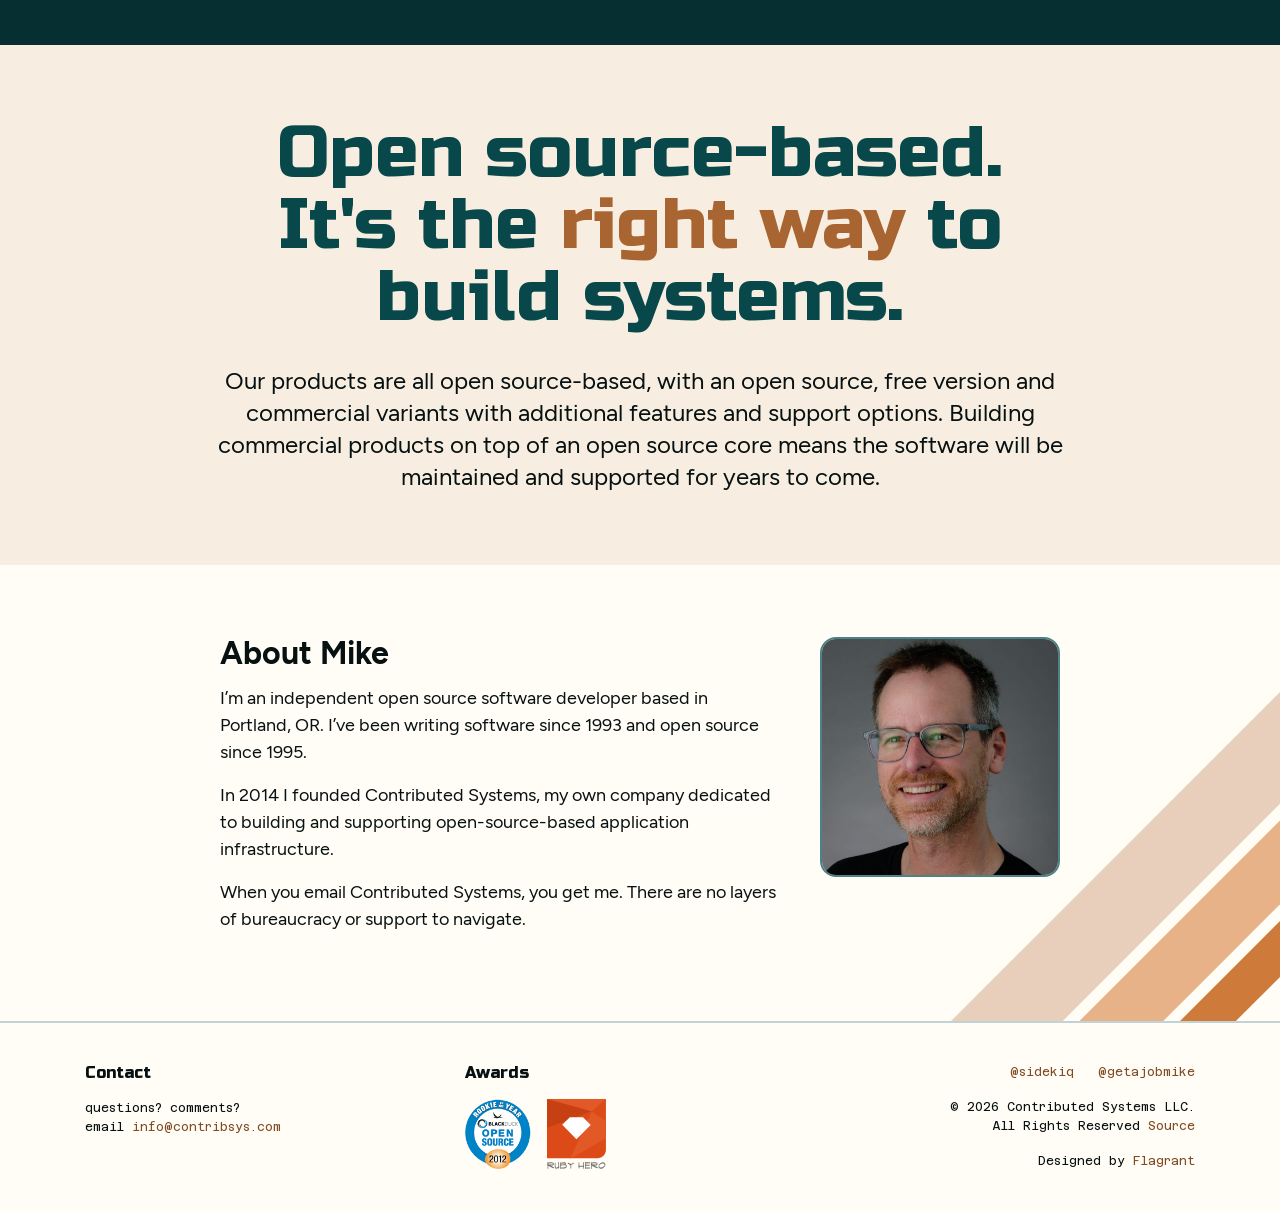
==== commit a5213e94: "tweak" ====
--- a/index.html
+++ b/index.html
@@ -152,8 +152,8 @@
             </ul>
             <p class="site-footer__legal">
               &copy; 2026 Contributed Systems LLC.<br>
+              All Rights Reserved
               <a href="https://github.com/mperham/contribsys.com">Source</a><br>
-              All Rights Reserved
             </p>
 
             <p class="site-footer__legal">
